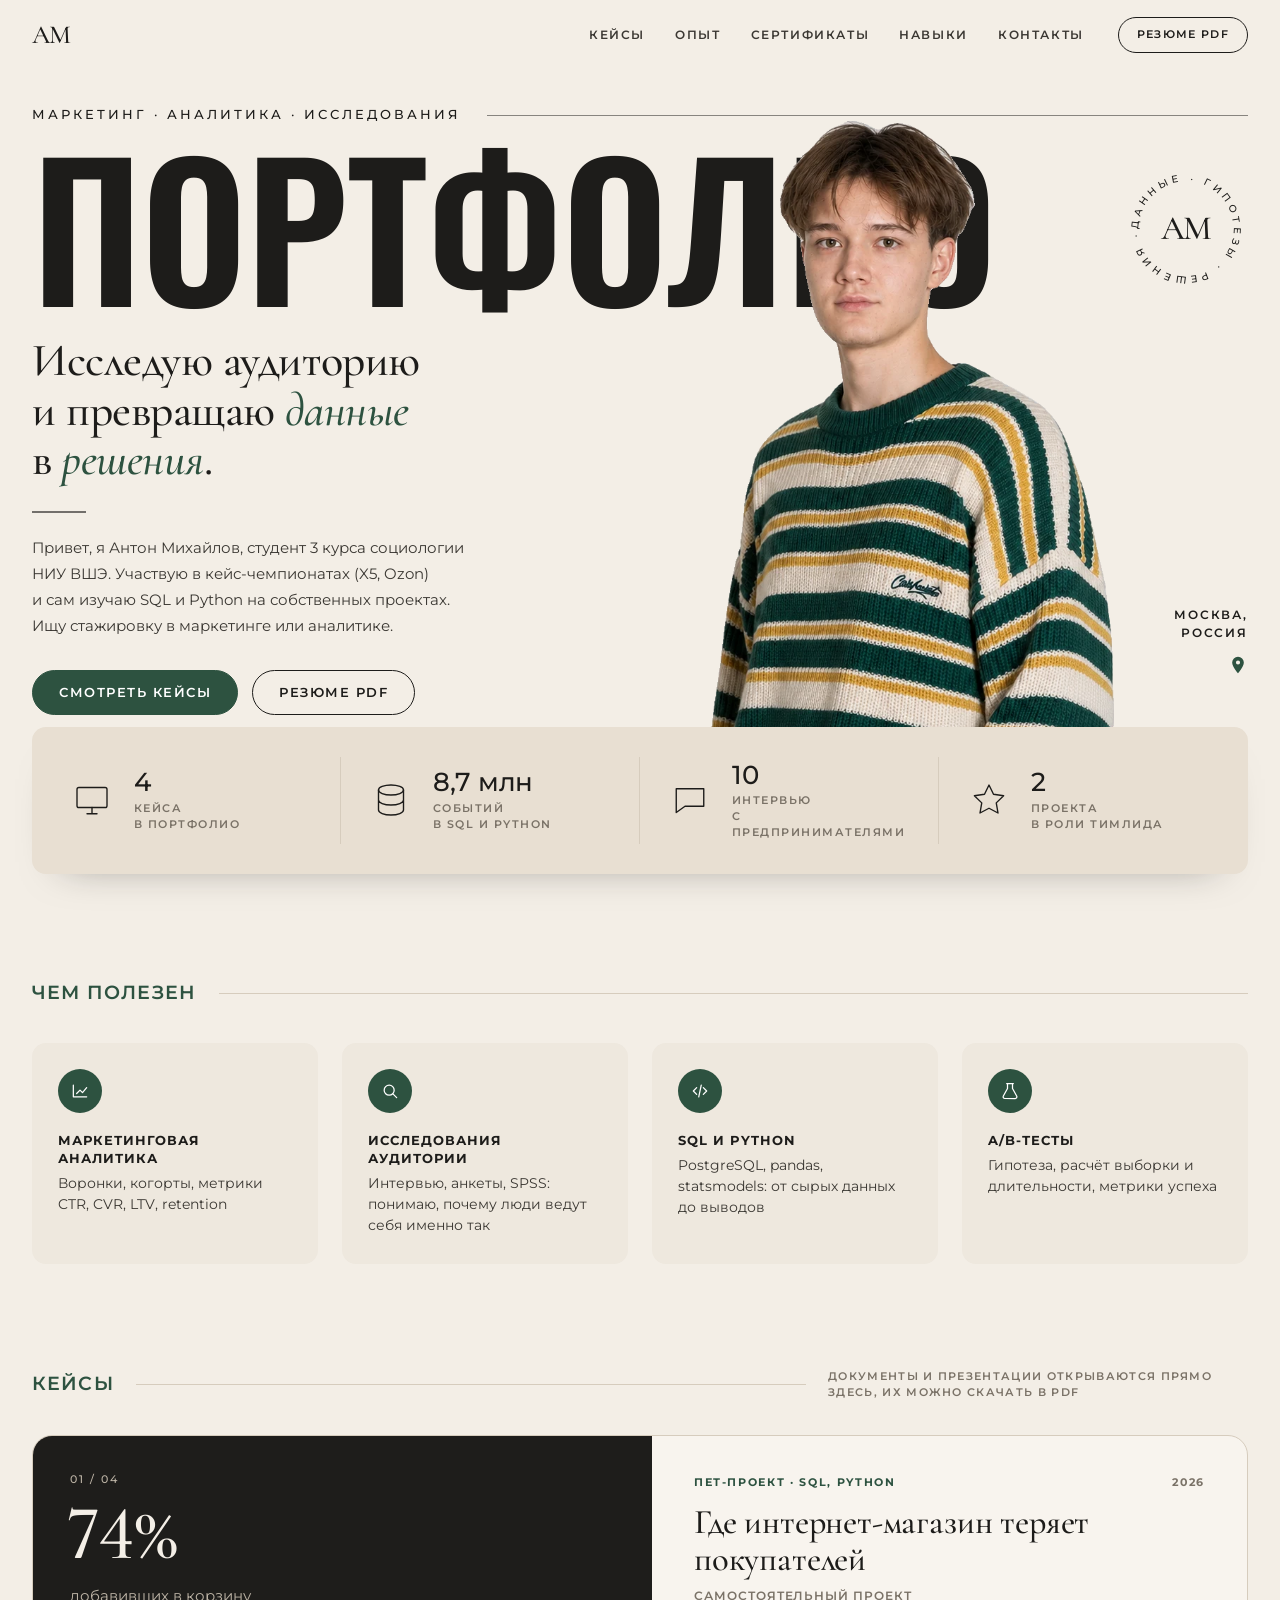
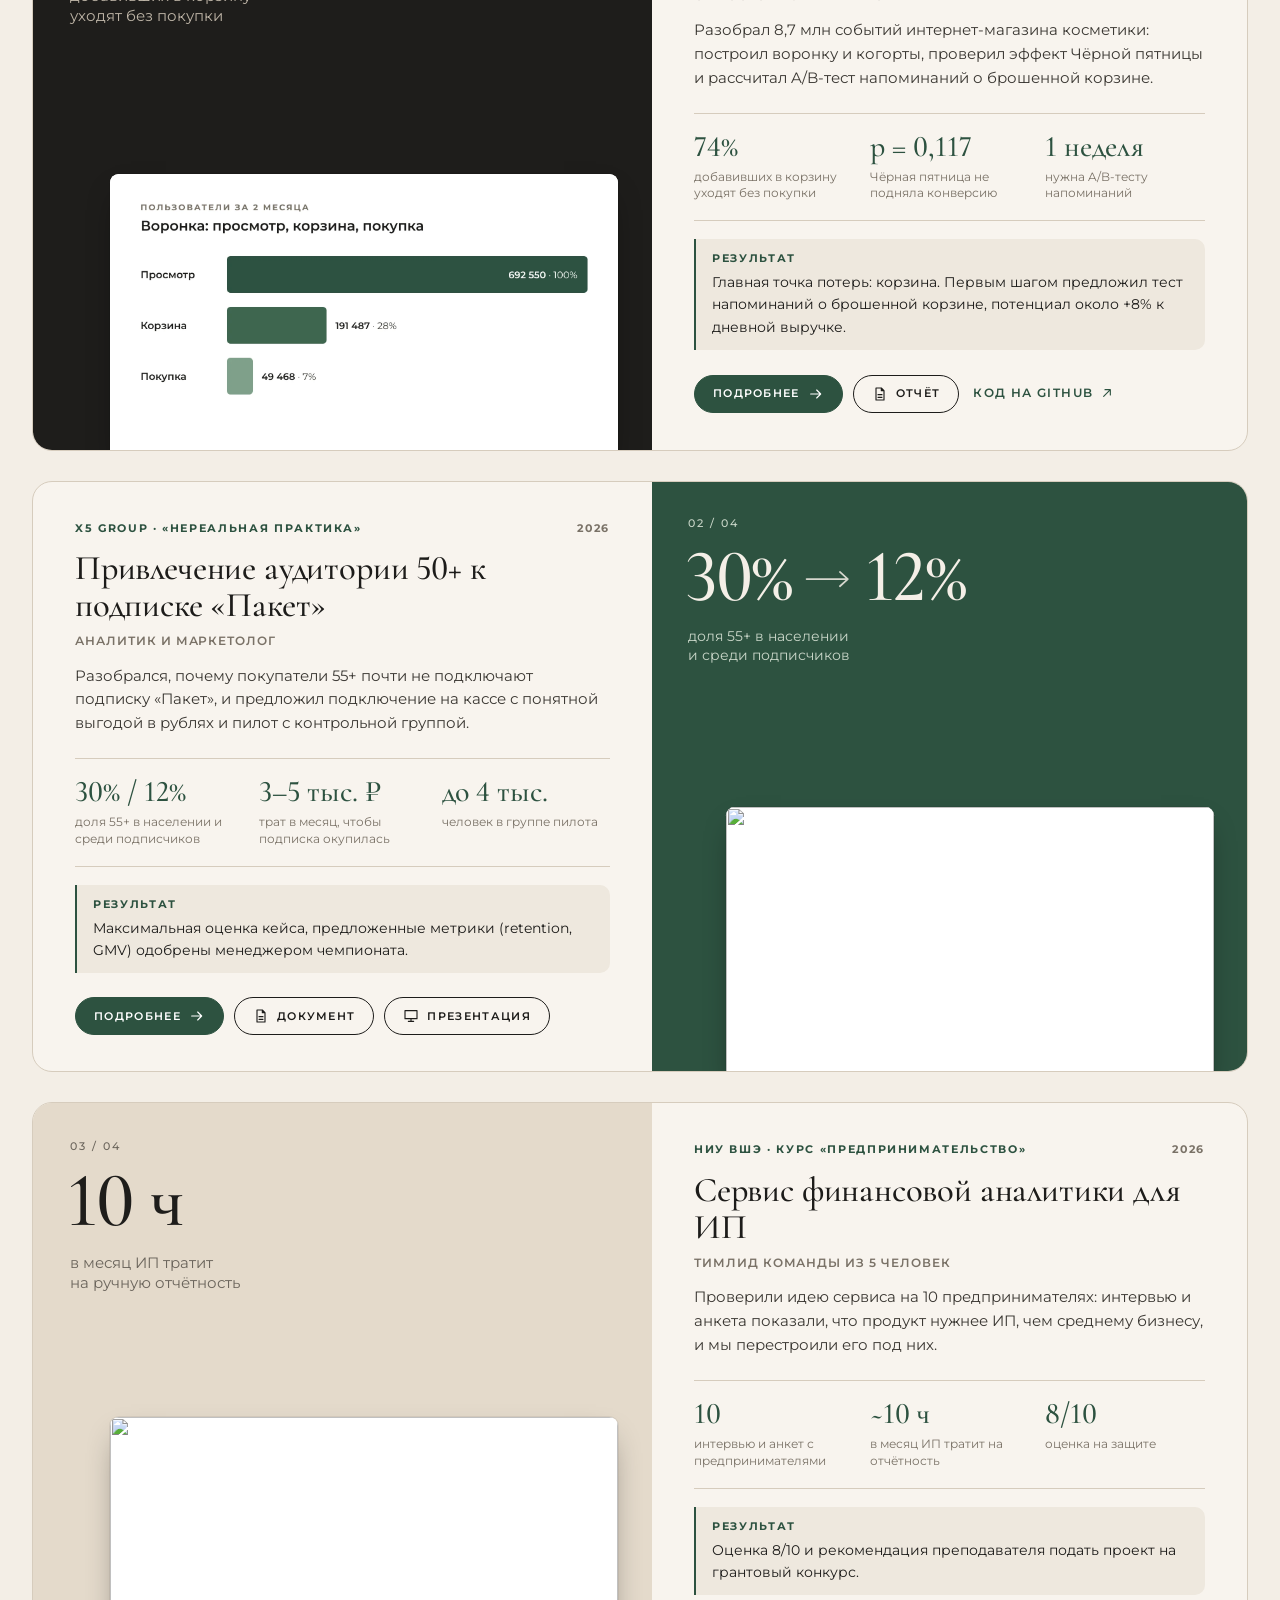
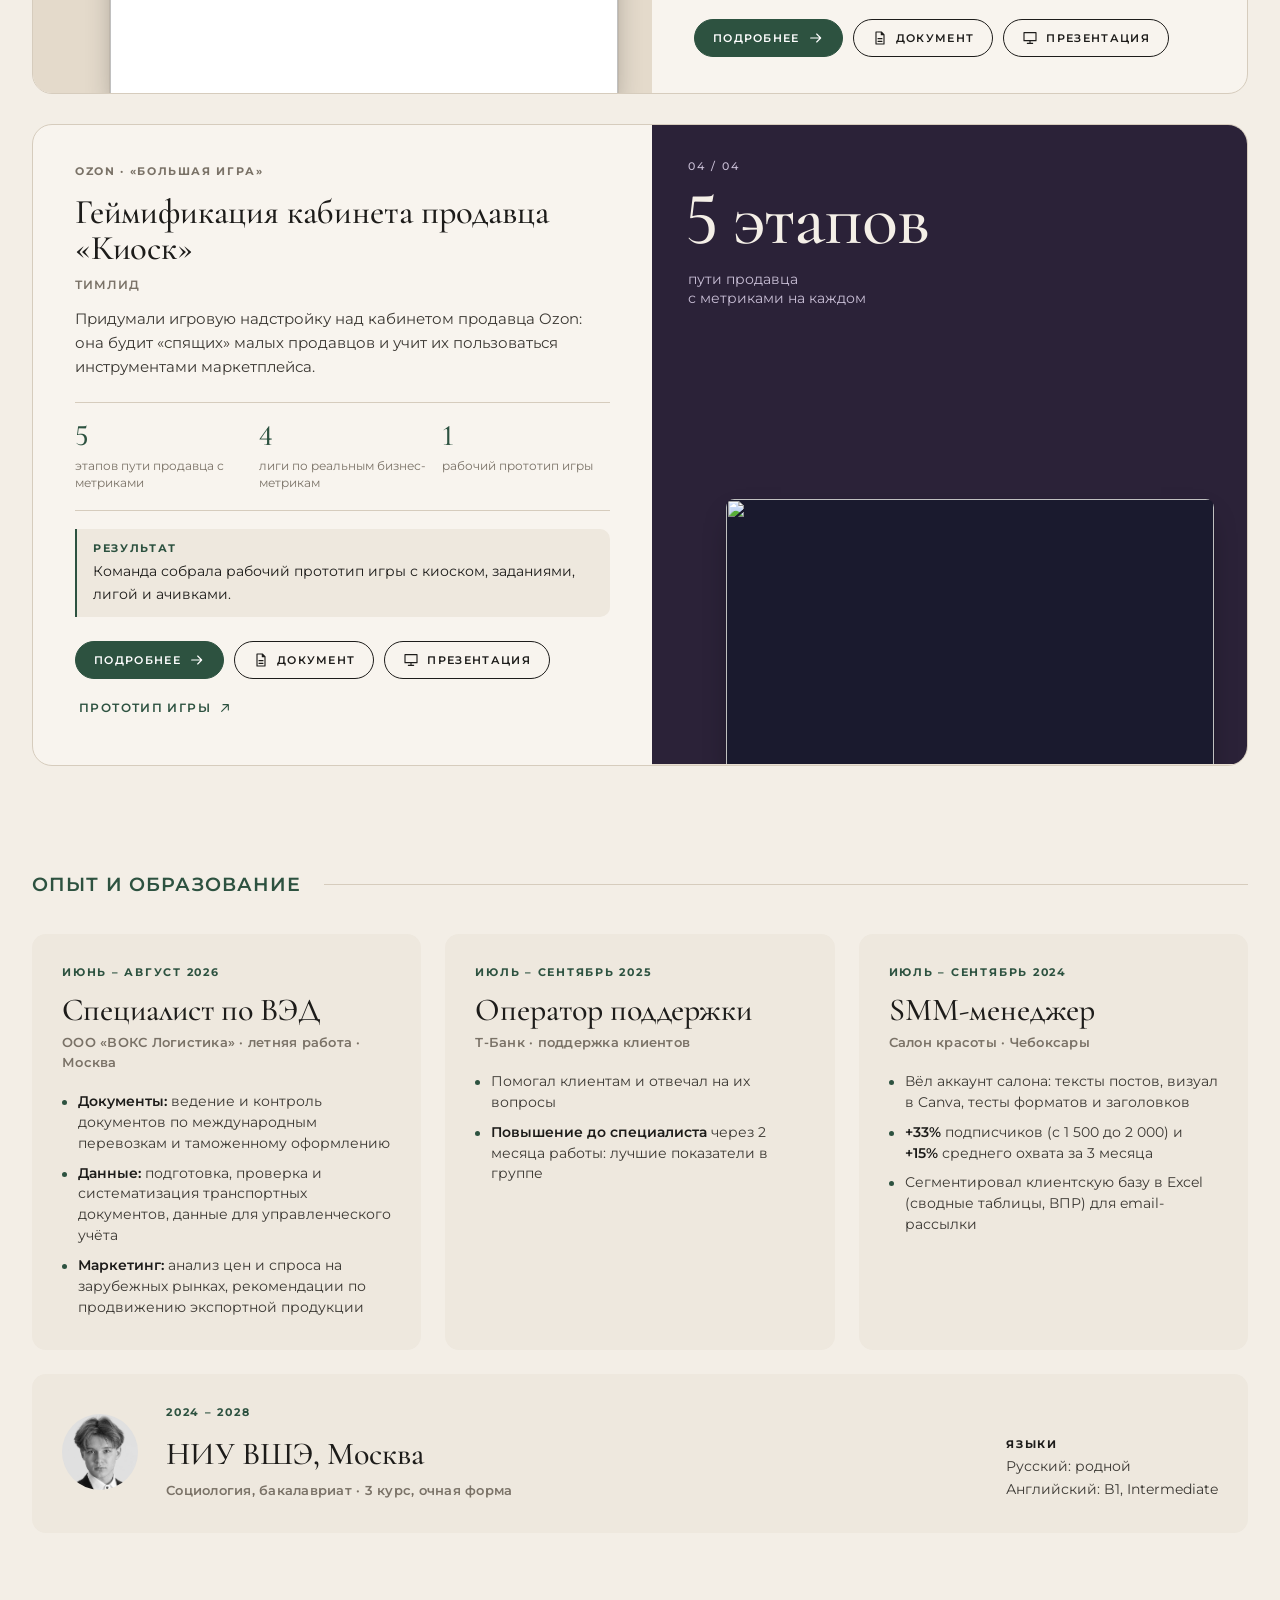
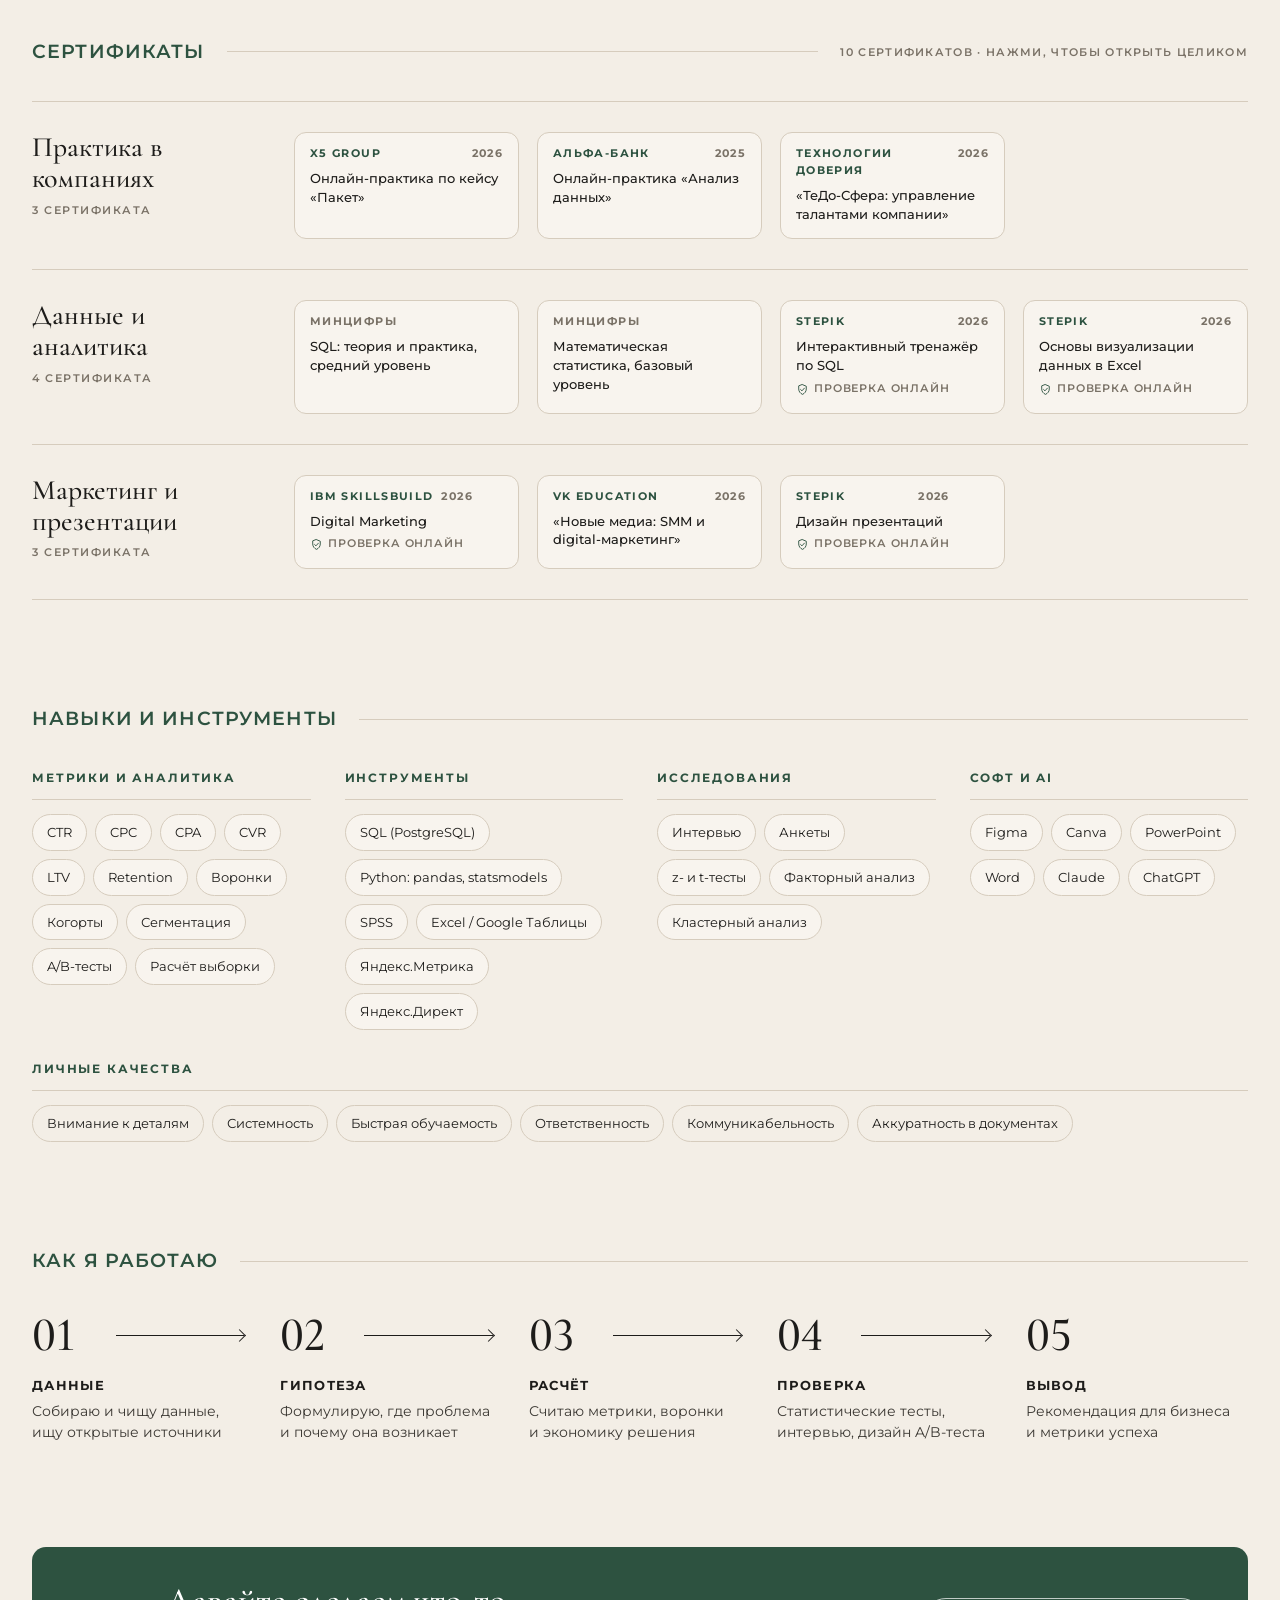
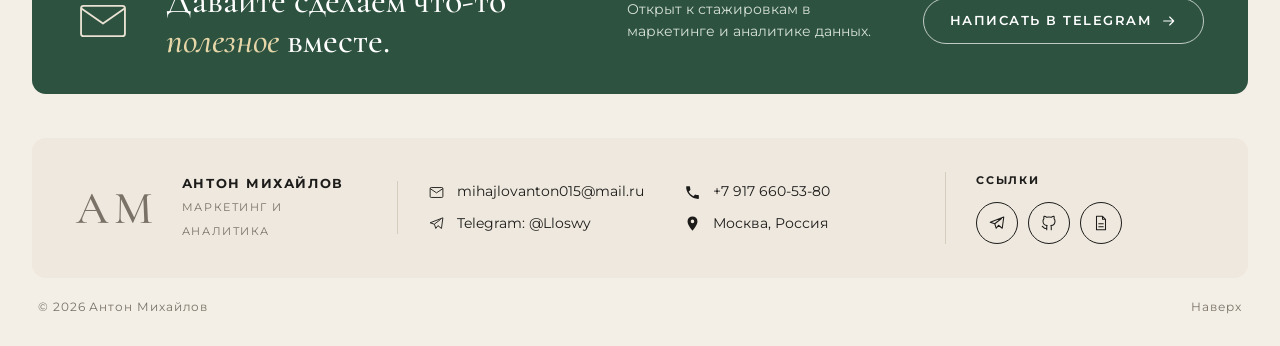
==== index.html @ 3a17303f "Add files via upload" ====
<!doctype html>
<html lang="ru">
<head>
<meta charset="utf-8">
<meta name="viewport" content="width=device-width, initial-scale=1, viewport-fit=cover">
<title>Антон Михайлов · Портфолио: маркетинг и аналитика</title>
<meta name="description" content="Портфолио Антона Михайлова, студента социологии НИУ ВШЭ: кейсы по маркетингу и аналитике данных (X5, Ozon), пет-проект на SQL и Python, сертификаты и резюме.">
<meta name="theme-color" content="#F3EEE6">
<link rel="canonical" href="https://anton9087.github.io/">
<meta property="og:type" content="website">
<meta property="og:locale" content="ru_RU">
<meta property="og:url" content="https://anton9087.github.io/">
<meta property="og:title" content="Антон Михайлов · Портфолио">
<meta property="og:description" content="Маркетинг и аналитика: кейсы X5 и Ozon, пет-проект на SQL и Python, сертификаты и резюме.">
<meta property="og:image" content="https://anton9087.github.io/img/og.jpg">
<meta property="og:image:width" content="1200">
<meta property="og:image:height" content="630">
<meta name="twitter:card" content="summary_large_image">
<link rel="icon" href="img/favicon-32.png" sizes="32x32" type="image/png">
<link rel="icon" href="img/favicon.svg" type="image/svg+xml">
<link rel="apple-touch-icon" href="img/apple-touch-icon.png">
<link rel="preload" href="fonts/oswald-cyrillic-600-normal.woff2" as="font" type="font/woff2" crossorigin>
<link rel="stylesheet" href="fonts.css">
<link rel="stylesheet" href="styles.css">
</head>
<body>
<a class="skip" href="#works">К кейсам</a>

<header class="nav" id="top">
  <div class="wrap nav-in">
    <a class="mono-logo" href="#top" aria-label="Наверх">АМ</a>
    <nav class="links" id="menu" aria-label="Разделы">
      <a href="#works">Кейсы</a>
      <a href="#experience">Опыт</a>
      <a href="#certs">Сертификаты</a>
      <a href="#skills">Навыки</a>
      <a href="#contacts">Контакты</a>
    </nav>
    <a class="pill-btn sm nav-cv" href="files/Mikhailov_Anton_CV.pdf" target="_blank" rel="noopener" data-goal="cv">Резюме PDF</a>
    <button class="burger" id="burger" aria-label="Открыть меню" aria-expanded="false" aria-controls="menu"><span></span><span></span></button>
  </div>
</header>

<main>
  <!-- ============ HERO ============ -->
  <section class="hero wrap">
    <div class="eyebrow"><span>Маркетинг · аналитика · исследования</span><i></i></div>

    <div class="hero-stage">
      <h1 class="giant"><span class="sr">Антон Михайлов. </span>ПОРТФОЛИО</h1>
      <div class="hero-photo"><img src="img/hero-cutout.webp" alt="Антон Михайлов" width="609" height="1347" fetchpriority="high"></div>

      <div class="stamp" aria-hidden="true">
        <svg viewBox="0 0 120 120"><defs><path id="circ" d="M60,60 m-46,0 a46,46 0 1,1 92,0 a46,46 0 1,1 -92,0"/></defs>
          <text><textPath href="#circ" textLength="286" lengthAdjust="spacing">ДАННЫЕ · ГИПОТЕЗЫ · РЕШЕНИЯ ·</textPath></text></svg>
        <span>АМ</span>
      </div>

      <div class="hero-copy">
        <p class="tagline">Исследую аудиторию и&nbsp;превращаю <em>данные</em> в&nbsp;<em>решения</em>.</p>
        <i class="dash"></i>
        <p class="intro">Привет, я&nbsp;Антон Михайлов, студент 3&nbsp;курса социологии НИУ&nbsp;ВШЭ. Участвую в&nbsp;кейс-чемпионатах (X5, Ozon) и&nbsp;сам изучаю SQL и&nbsp;Python на&nbsp;собственных проектах. Ищу стажировку в&nbsp;маркетинге или аналитике.</p>
        <div class="cta-row">
          <a class="pill-btn fill" href="#works">Смотреть кейсы</a>
          <a class="pill-btn" href="files/Mikhailov_Anton_CV.pdf" target="_blank" rel="noopener" data-goal="cv">Резюме PDF</a>
        </div>
      </div>

      <div class="place"><span>Москва,<br>Россия</span><svg viewBox="0 0 24 24" aria-hidden="true"><path d="M12 2a7 7 0 0 0-7 7c0 5.2 7 13 7 13s7-7.8 7-13a7 7 0 0 0-7-7zm0 9.5a2.5 2.5 0 1 1 0-5 2.5 2.5 0 0 1 0 5z"/></svg></div>
    </div>

    <div class="stats">
      <div class="stat"><svg viewBox="0 0 32 32" aria-hidden="true"><rect x="4" y="6" width="24" height="16" rx="1.5"/><path d="M12 27h8M16 22v5"/></svg><div><b>4</b><span>кейса<br>в портфолио</span></div></div>
      <div class="stat"><svg viewBox="0 0 32 32" aria-hidden="true"><ellipse cx="16" cy="8" rx="10" ry="4"/><path d="M6 8v8c0 2.2 4.5 4 10 4s10-1.8 10-4V8M6 16v8c0 2.2 4.5 4 10 4s10-1.8 10-4v-8"/></svg><div><b>8,7 млн</b><span>событий<br>в SQL и Python</span></div></div>
      <div class="stat"><svg viewBox="0 0 32 32" aria-hidden="true"><path d="M5 7h22v14H12l-7 5z"/></svg><div><b>10</b><span>интервью<br>с предпринимателями</span></div></div>
      <div class="stat"><svg viewBox="0 0 32 32" aria-hidden="true"><path d="M16 4l3.6 7.4 8.1 1.2-5.9 5.7 1.4 8.1L16 22.6l-7.2 3.8 1.4-8.1-5.9-5.7 8.1-1.2z"/></svg><div><b>2</b><span>проекта<br>в роли тимлида</span></div></div>
    </div>
  </section>

  <!-- ============ STRENGTHS ============ -->
  <section class="wrap sec" id="strengths">
    <div class="sec-head"><h2>Чем полезен</h2><i></i></div>
    <ul class="strengths">
      <li><span class="ic"><svg viewBox="0 0 24 24" aria-hidden="true"><path d="M4 19V5M4 19h16M8 15l4-4 3 3 5-6"/></svg></span><b>Маркетинговая аналитика</b><p>Воронки, когорты, метрики CTR, CVR, LTV, retention</p></li>
      <li><span class="ic"><svg viewBox="0 0 24 24" aria-hidden="true"><circle cx="11" cy="11" r="6"/><path d="M20 20l-4.5-4.5"/></svg></span><b>Исследования аудитории</b><p>Интервью, анкеты, SPSS: понимаю, почему люди ведут себя именно так</p></li>
      <li><span class="ic"><svg viewBox="0 0 24 24" aria-hidden="true"><path d="M8 8l-4 4 4 4M16 8l4 4-4 4M13.5 5l-3 14"/></svg></span><b>SQL и Python</b><p>PostgreSQL, pandas, statsmodels: от сырых данных до выводов</p></li>
      <li><span class="ic"><svg viewBox="0 0 24 24" aria-hidden="true"><path d="M9 3v6l-5 9a2 2 0 0 0 1.7 3h12.6A2 2 0 0 0 20 18l-5-9V3M8 3h8"/></svg></span><b>A/B-тесты</b><p>Гипотеза, расчёт выборки и длительности, метрики успеха</p></li>
    </ul>
  </section>

  <!-- ============ CASES ============ -->
  <section class="wrap sec" id="works">
    <div class="sec-head"><h2>Кейсы</h2><i></i><span class="hint">Документы и презентации открываются прямо здесь, их можно скачать в PDF</span></div>
    <div class="cases" id="cases-list"></div>
    <noscript><p class="noscript">Для просмотра кейсов включите JavaScript. Резюме: <a href="files/Mikhailov_Anton_CV.pdf">PDF</a>.</p></noscript>
  </section>

  <!-- ============ EXPERIENCE ============ -->
  <section class="wrap sec" id="experience">
    <div class="sec-head"><h2>Опыт и образование</h2><i></i></div>
    <div class="exp">
      <article class="exp-card">
        <p class="when">Июнь – Август 2026</p>
        <h3>Специалист по ВЭД</h3>
        <p class="where">ООО «ВОКС Логистика» · летняя работа · Москва</p>
        <ul>
          <li><b>Документы:</b> ведение и контроль документов по международным перевозкам и таможенному оформлению</li>
          <li><b>Данные:</b> подготовка, проверка и систематизация транспортных документов, данные для управленческого учёта</li>
          <li><b>Маркетинг:</b> анализ цен и спроса на зарубежных рынках, рекомендации по продвижению экспортной продукции</li>
        </ul>
      </article>
      <article class="exp-card">
        <p class="when">Июль – Сентябрь 2025</p>
        <h3>Оператор поддержки</h3>
        <p class="where">Т-Банк · поддержка клиентов</p>
        <ul>
          <li>Помогал клиентам и отвечал на их вопросы</li>
          <li><b>Повышение до специалиста</b> через 2 месяца работы: лучшие показатели в группе</li>
        </ul>
      </article>
      <article class="exp-card">
        <p class="when">Июль – Сентябрь 2024</p>
        <h3>SMM-менеджер</h3>
        <p class="where">Салон красоты · Чебоксары</p>
        <ul>
          <li>Вёл аккаунт салона: тексты постов, визуал в Canva, тесты форматов и заголовков</li>
          <li><b>+33%</b> подписчиков (с 1 500 до 2 000) и <b>+15%</b> среднего охвата за 3 месяца</li>
          <li>Сегментировал клиентскую базу в Excel (сводные таблицы, ВПР) для email-рассылки</li>
        </ul>
      </article>
      <article class="exp-card edu">
        <img src="img/about.jpg" alt="Антон Михайлов, портрет" loading="lazy" width="700" height="700">
        <div>
          <p class="when">2024 – 2028</p>
          <h3>НИУ ВШЭ, Москва</h3>
          <p class="where">Социология, бакалавриат · 3 курс, очная форма</p>
          <p class="lang"><b>Языки</b><br>Русский: родной<br>Английский: B1, Intermediate</p>
        </div>
      </article>
    </div>
  </section>

  <!-- ============ CERTIFICATES ============ -->
  <section class="wrap sec" id="certs">
    <div class="sec-head"><h2>Сертификаты</h2><i></i><span class="hint" id="certs-hint">Нажми на сертификат, чтобы открыть его целиком</span></div>
    <div id="cert-groups"></div>
  </section>

  <!-- ============ SKILLS ============ -->
  <section class="wrap sec" id="skills">
    <div class="sec-head"><h2>Навыки и инструменты</h2><i></i></div>
    <div class="skills">
      <div><h3>Метрики и аналитика</h3><p class="tags"><span>CTR</span><span>CPC</span><span>CPA</span><span>CVR</span><span>LTV</span><span>Retention</span><span>Воронки</span><span>Когорты</span><span>Сегментация</span><span>A/B-тесты</span><span>Расчёт выборки</span></p></div>
      <div><h3>Инструменты</h3><p class="tags"><span>SQL (PostgreSQL)</span><span>Python: pandas, statsmodels</span><span>SPSS</span><span>Excel / Google Таблицы</span><span>Яндекс.Метрика</span><span>Яндекс.Директ</span></p></div>
      <div><h3>Исследования</h3><p class="tags"><span>Интервью</span><span>Анкеты</span><span>z- и t-тесты</span><span>Факторный анализ</span><span>Кластерный анализ</span></p></div>
      <div><h3>Софт и AI</h3><p class="tags"><span>Figma</span><span>Canva</span><span>PowerPoint</span><span>Word</span><span>Claude</span><span>ChatGPT</span></p></div>
      <div class="full"><h3>Личные качества</h3><p class="tags soft"><span>Внимание к деталям</span><span>Системность</span><span>Быстрая обучаемость</span><span>Ответственность</span><span>Коммуникабельность</span><span>Аккуратность в документах</span></p></div>
    </div>
  </section>

  <!-- ============ PROCESS ============ -->
  <section class="wrap sec" id="process">
    <div class="sec-head"><h2>Как я работаю</h2><i></i></div>
    <ol class="process">
      <li><span class="n">01</span><b>Данные</b><p>Собираю и&nbsp;чищу данные, ищу открытые источники</p></li>
      <li><span class="n">02</span><b>Гипотеза</b><p>Формулирую, где проблема и&nbsp;почему она возникает</p></li>
      <li><span class="n">03</span><b>Расчёт</b><p>Считаю метрики, воронки и&nbsp;экономику решения</p></li>
      <li><span class="n">04</span><b>Проверка</b><p>Статистические тесты, интервью, дизайн A/B-теста</p></li>
      <li><span class="n">05</span><b>Вывод</b><p>Рекомендация для бизнеса и&nbsp;метрики успеха</p></li>
    </ol>
  </section>

  <!-- ============ CTA ============ -->
  <section class="wrap">
    <div class="band">
      <svg viewBox="0 0 32 32" aria-hidden="true"><rect x="3" y="7" width="26" height="18" rx="1.5"/><path d="M3 8.5l13 9 13-9"/></svg>
      <p class="band-title">Давайте сделаем что-то<br><em>полезное</em> вместе.</p>
      <p class="band-sub">Открыт к стажировкам в маркетинге и&nbsp;аналитике данных.</p>
      <a class="pill-btn light" href="https://t.me/Lloswy" target="_blank" rel="noopener">Написать в Telegram <svg class="i" viewBox="0 0 24 24" aria-hidden="true"><path d="M4 12h15M13 6l6 6-6 6"/></svg></a>
    </div>
  </section>
</main>

<!-- ============ FOOTER ============ -->
<footer class="wrap" id="contacts">
  <div class="foot">
    <div class="foot-brand"><span class="mono-logo big">АМ</span><div><b>Антон Михайлов</b><span>Маркетинг и аналитика</span></div></div>
    <ul class="foot-contacts">
      <li><svg viewBox="0 0 24 24" aria-hidden="true"><rect x="3" y="5" width="18" height="14" rx="1.5"/><path d="M3 6.5l9 6 9-6"/></svg><a href="mailto:mihajlovanton015@mail.ru">mihajlovanton015@mail.ru</a></li>
      <li><svg class="fill" viewBox="0 0 24 24" aria-hidden="true"><path d="M6.6 10.8a15.1 15.1 0 0 0 6.6 6.6l2.2-2.2c.3-.3.7-.4 1-.2 1.1.4 2.3.6 3.6.6.6 0 1 .4 1 1V20c0 .6-.4 1-1 1A17 17 0 0 1 3 4c0-.6.4-1 1-1h3.5c.6 0 1 .4 1 1 0 1.3.2 2.5.6 3.6.1.3 0 .7-.2 1z"/></svg><a href="tel:+79176605380">+7 917 660-53-80</a></li>
      <li><svg viewBox="0 0 24 24" aria-hidden="true"><path d="M21 4 3 11l6 2 2 6 3-4 5 4zM9 13l9-7"/></svg><a href="https://t.me/Lloswy" target="_blank" rel="noopener">Telegram: @Lloswy</a></li>
      <li><svg class="fill" viewBox="0 0 24 24" aria-hidden="true"><path d="M12 2a7 7 0 0 0-7 7c0 5.2 7 13 7 13s7-7.8 7-13a7 7 0 0 0-7-7zm0 9.5a2.5 2.5 0 1 1 0-5 2.5 2.5 0 0 1 0 5z"/></svg><span>Москва, Россия</span></li>
    </ul>
    <div class="foot-social">
      <p>Ссылки</p>
      <div>
        <a href="https://t.me/Lloswy" target="_blank" rel="noopener" aria-label="Telegram"><svg viewBox="0 0 24 24" aria-hidden="true"><path d="M21 4 3 11l6 2 2 6 3-4 5 4zM9 13l9-7"/></svg></a>
        <a href="https://github.com/Anton9087" target="_blank" rel="noopener" aria-label="GitHub"><svg viewBox="0 0 24 24" aria-hidden="true"><path d="M9 19c-4 1.5-4-2-6-2.5M15 21v-3.5c0-1 .1-1.4-.5-2 2.8-.3 5.5-1.4 5.5-6a4.6 4.6 0 0 0-1.3-3.2 4.2 4.2 0 0 0-.1-3.2s-1.1-.3-3.5 1.3a12 12 0 0 0-6.2 0C6.5 2.8 5.4 3.1 5.4 3.1a4.2 4.2 0 0 0-.1 3.2A4.6 4.6 0 0 0 4 9.5c0 4.6 2.7 5.7 5.5 6-.6.6-.6 1.2-.5 2V21"/></svg></a>
        <a href="files/Mikhailov_Anton_CV.pdf" target="_blank" rel="noopener" aria-label="Резюме PDF" data-goal="cv"><svg viewBox="0 0 24 24" aria-hidden="true"><path d="M14 3H6v18h12V7zM14 3v4h4M9 13h6M9 17h6"/></svg></a>
      </div>
    </div>
  </div>
  <div class="copy"><span>© 2026 Антон Михайлов</span><a href="#top">Наверх</a></div>
</footer>

<!-- ============ CASE VIEWER ============ -->
<div class="modal" id="modal" aria-hidden="true">
  <div class="modal-back" data-close></div>
  <div class="modal-box" role="dialog" aria-modal="true" aria-labelledby="m-title">
    <header class="m-head">
      <div class="m-headline">
        <p class="m-kicker" id="m-kicker"></p>
        <h3 class="m-title" id="m-title"></h3>
      </div>
      <button class="m-x" data-close aria-label="Закрыть"><svg viewBox="0 0 24 24" aria-hidden="true"><path d="M6 6l12 12M18 6L6 18"/></svg></button>
      <div class="m-bar">
        <div class="tabs" id="m-tabs" role="tablist" aria-label="Материалы кейса"></div>
        <div class="m-actions" id="m-actions"></div>
      </div>
    </header>
    <div class="m-scroll" id="m-scroll" tabindex="-1"></div>
  </div>
</div>

<!-- ============ CERTIFICATE VIEWER ============ -->
<div class="lb" id="lb" aria-hidden="true">
  <div class="lb-back" data-lb-close></div>
  <div class="lb-box" role="dialog" aria-modal="true" aria-labelledby="lb-title">
    <button class="lb-x" data-lb-close aria-label="Закрыть"><svg viewBox="0 0 24 24" aria-hidden="true"><path d="M6 6l12 12M18 6L6 18"/></svg></button>
    <div class="lb-stage">
      <button class="lb-nav prev" data-lb="-1" aria-label="Предыдущий сертификат"><svg viewBox="0 0 24 24" aria-hidden="true"><path d="M15 5l-7 7 7 7"/></svg></button>
      <figure class="lb-fig"><img id="lb-img" alt=""></figure>
      <button class="lb-nav next" data-lb="1" aria-label="Следующий сертификат"><svg viewBox="0 0 24 24" aria-hidden="true"><path d="M9 5l7 7-7 7"/></svg></button>
    </div>
    <div class="lb-cap">
      <div class="lb-text">
        <p class="lb-issuer" id="lb-issuer"></p>
        <h3 class="lb-title" id="lb-title"></h3>
        <p class="lb-note" id="lb-note"></p>
      </div>
      <div class="lb-actions" id="lb-actions"></div>
      <span class="lb-count" id="lb-count"></span>
    </div>
  </div>
</div>

<script src="data.js"></script>
<script src="main.js"></script>
</body>
</html>
---- fonts.css ----
@font-face{font-family:'Oswald';font-style:normal;font-weight:600;font-display:swap;src:url(fonts/oswald-cyrillic-600-normal.woff2) format('woff2');unicode-range:U+0301,U+0400-045F,U+0490-0491,U+04B0-04B1,U+2116}
@font-face{font-family:'Oswald';font-style:normal;font-weight:600;font-display:swap;src:url(fonts/oswald-latin-600-normal.woff2) format('woff2');unicode-range:U+0000-00FF,U+0131,U+0152-0153,U+02BB-02BC,U+02C6,U+02DA,U+02DC,U+0304,U+0308,U+0329,U+2000-206F,U+20AC,U+2122,U+2191,U+2193,U+2212,U+2215,U+FEFF,U+FFFD}
@font-face{font-family:'Oswald';font-style:normal;font-weight:600;font-display:swap;src:url(fonts/oswald-latin-ext-600-normal.woff2) format('woff2');unicode-range:U+20BD}
@font-face{font-family:'Cormorant';font-style:normal;font-weight:500;font-display:swap;src:url(fonts/cormorant-garamond-cyrillic-500-normal.woff2) format('woff2');unicode-range:U+0301,U+0400-045F,U+0490-0491,U+04B0-04B1,U+2116}
@font-face{font-family:'Cormorant';font-style:normal;font-weight:500;font-display:swap;src:url(fonts/cormorant-garamond-latin-500-normal.woff2) format('woff2');unicode-range:U+0000-00FF,U+0131,U+0152-0153,U+02BB-02BC,U+02C6,U+02DA,U+02DC,U+0304,U+0308,U+0329,U+2000-206F,U+20AC,U+2122,U+2191,U+2193,U+2212,U+2215,U+FEFF,U+FFFD}
@font-face{font-family:'Cormorant';font-style:normal;font-weight:500;font-display:swap;src:url(fonts/cormorant-garamond-latin-ext-500-normal.woff2) format('woff2');unicode-range:U+20BD}
@font-face{font-family:'Cormorant';font-style:italic;font-weight:500;font-display:swap;src:url(fonts/cormorant-garamond-cyrillic-500-italic.woff2) format('woff2');unicode-range:U+0301,U+0400-045F,U+0490-0491,U+04B0-04B1,U+2116}
@font-face{font-family:'Cormorant';font-style:italic;font-weight:500;font-display:swap;src:url(fonts/cormorant-garamond-latin-500-italic.woff2) format('woff2');unicode-range:U+0000-00FF,U+0131,U+0152-0153,U+02BB-02BC,U+02C6,U+02DA,U+02DC,U+0304,U+0308,U+0329,U+2000-206F,U+20AC,U+2122,U+2191,U+2193,U+2212,U+2215,U+FEFF,U+FFFD}
@font-face{font-family:'Cormorant';font-style:italic;font-weight:500;font-display:swap;src:url(fonts/cormorant-garamond-latin-ext-500-italic.woff2) format('woff2');unicode-range:U+20BD}
@font-face{font-family:'Montserrat';font-style:normal;font-weight:400;font-display:swap;src:url(fonts/montserrat-cyrillic-400-normal.woff2) format('woff2');unicode-range:U+0301,U+0400-045F,U+0490-0491,U+04B0-04B1,U+2116}
@font-face{font-family:'Montserrat';font-style:normal;font-weight:400;font-display:swap;src:url(fonts/montserrat-latin-400-normal.woff2) format('woff2');unicode-range:U+0000-00FF,U+0131,U+0152-0153,U+02BB-02BC,U+02C6,U+02DA,U+02DC,U+0304,U+0308,U+0329,U+2000-206F,U+20AC,U+2122,U+2191,U+2193,U+2212,U+2215,U+FEFF,U+FFFD}
@font-face{font-family:'Montserrat';font-style:normal;font-weight:400;font-display:swap;src:url(fonts/montserrat-latin-ext-400-normal.woff2) format('woff2');unicode-range:U+20BD}
@font-face{font-family:'Montserrat';font-style:normal;font-weight:500;font-display:swap;src:url(fonts/montserrat-cyrillic-500-normal.woff2) format('woff2');unicode-range:U+0301,U+0400-045F,U+0490-0491,U+04B0-04B1,U+2116}
@font-face{font-family:'Montserrat';font-style:normal;font-weight:500;font-display:swap;src:url(fonts/montserrat-latin-500-normal.woff2) format('woff2');unicode-range:U+0000-00FF,U+0131,U+0152-0153,U+02BB-02BC,U+02C6,U+02DA,U+02DC,U+0304,U+0308,U+0329,U+2000-206F,U+20AC,U+2122,U+2191,U+2193,U+2212,U+2215,U+FEFF,U+FFFD}
@font-face{font-family:'Montserrat';font-style:normal;font-weight:500;font-display:swap;src:url(fonts/montserrat-latin-ext-500-normal.woff2) format('woff2');unicode-range:U+20BD}
@font-face{font-family:'Montserrat';font-style:normal;font-weight:600;font-display:swap;src:url(fonts/montserrat-cyrillic-600-normal.woff2) format('woff2');unicode-range:U+0301,U+0400-045F,U+0490-0491,U+04B0-04B1,U+2116}
@font-face{font-family:'Montserrat';font-style:normal;font-weight:600;font-display:swap;src:url(fonts/montserrat-latin-600-normal.woff2) format('woff2');unicode-range:U+0000-00FF,U+0131,U+0152-0153,U+02BB-02BC,U+02C6,U+02DA,U+02DC,U+0304,U+0308,U+0329,U+2000-206F,U+20AC,U+2122,U+2191,U+2193,U+2212,U+2215,U+FEFF,U+FFFD}
@font-face{font-family:'Montserrat';font-style:normal;font-weight:600;font-display:swap;src:url(fonts/montserrat-latin-ext-600-normal.woff2) format('woff2');unicode-range:U+20BD}
@font-face{font-family:'Montserrat';font-style:normal;font-weight:700;font-display:swap;src:url(fonts/montserrat-cyrillic-700-normal.woff2) format('woff2');unicode-range:U+0301,U+0400-045F,U+0490-0491,U+04B0-04B1,U+2116}
@font-face{font-family:'Montserrat';font-style:normal;font-weight:700;font-display:swap;src:url(fonts/montserrat-latin-700-normal.woff2) format('woff2');unicode-range:U+0000-00FF,U+0131,U+0152-0153,U+02BB-02BC,U+02C6,U+02DA,U+02DC,U+0304,U+0308,U+0329,U+2000-206F,U+20AC,U+2122,U+2191,U+2193,U+2212,U+2215,U+FEFF,U+FFFD}
@font-face{font-family:'Montserrat';font-style:normal;font-weight:700;font-display:swap;src:url(fonts/montserrat-latin-ext-700-normal.woff2) format('woff2');unicode-range:U+20BD}
---- styles.css ----
:root{
  --bg:#F3EEE6; --sand:#E8DFD2; --sand-2:#EEE8DE; --paper:#F8F4EE;
  --ink:#1D1C1A; --text:#3B3833; --muted:#7A7267; --line:#D6CCBD;
  --green:#2D5240; --green-2:#3E6650; --green-soft:#DCE4DA;
  --display:Oswald,"Arial Narrow",Arial,sans-serif;
  --serif:Cormorant,Georgia,"Times New Roman",serif;
  --sans:Montserrat,"Segoe UI",Arial,sans-serif;
  --r:14px;
}
*{box-sizing:border-box;margin:0;padding:0}
html{scroll-behavior:smooth;scroll-padding-top:84px;-webkit-text-size-adjust:100%}
main{overflow-x:clip}
body{background:var(--bg);color:var(--ink);font-family:var(--sans);font-size:15px;line-height:1.6;font-weight:400;-webkit-font-smoothing:antialiased;overflow-x:hidden}
img{display:block;max-width:100%}
a{color:inherit;text-decoration:none}
button{font:inherit;color:inherit}
.wrap{width:min(1240px,100% - 64px);margin-inline:auto}
em{font-style:italic;color:var(--green)}
.sr{position:absolute;width:1px;height:1px;overflow:hidden;clip:rect(0 0 0 0);white-space:nowrap}
.skip{position:fixed;left:16px;top:-60px;z-index:200;background:var(--ink);color:#fff;padding:10px 16px;border-radius:8px;font-size:13px;transition:top .2s}
.skip:focus{top:12px}
:focus-visible{outline:2px solid var(--green);outline-offset:3px}
.i{width:16px;height:16px;flex:0 0 auto;fill:none;stroke:currentColor;stroke-width:1.7;stroke-linecap:round;stroke-linejoin:round}

/* ---------- buttons ---------- */
.pill-btn{display:inline-flex;align-items:center;justify-content:center;gap:10px;font-size:12.5px;font-weight:600;letter-spacing:.12em;text-transform:uppercase;padding:14px 26px;border-radius:999px;border:1.5px solid var(--ink);background:transparent;color:var(--ink);cursor:pointer;transition:background .25s,color .25s,transform .25s,border-color .25s;white-space:nowrap;line-height:1.2}
.pill-btn:hover{background:var(--ink);color:var(--bg);transform:translateY(-2px)}
.pill-btn.fill{background:var(--green);border-color:var(--green);color:#fff}
.pill-btn.fill:hover{background:var(--ink);border-color:var(--ink)}
.pill-btn.sm{padding:10px 18px;font-size:11px;gap:8px}
.pill-btn.light{border-color:rgba(255,255,255,.7);color:#fff}
.pill-btn.light:hover{background:#fff;color:var(--green)}
.pill-btn .i{transition:transform .25s}
.pill-btn:hover .i-arrow{transform:translateX(4px)}

/* ---------- nav ---------- */
.nav{position:sticky;top:0;z-index:60;background:rgba(243,238,230,.9);-webkit-backdrop-filter:blur(12px);backdrop-filter:blur(12px);border-bottom:1px solid transparent;transition:border-color .3s}
.nav.scrolled{border-bottom-color:var(--line)}
.nav-in{height:70px;display:flex;align-items:center;gap:34px}
.mono-logo{font-family:var(--serif);font-weight:500;font-size:26px;letter-spacing:-.04em;color:var(--ink);line-height:1}
.links{display:flex;gap:30px;margin-left:auto}
.links a{font-size:11.5px;font-weight:600;letter-spacing:.14em;text-transform:uppercase;position:relative;color:var(--text)}
.links a::after{content:"";position:absolute;left:0;right:100%;bottom:-6px;height:1.5px;background:var(--green);transition:right .3s}
.links a:hover,.links a.on{color:var(--ink)}
.links a:hover::after,.links a.on::after{right:0}
.burger{display:none;width:40px;height:40px;background:none;border:0;cursor:pointer;position:relative}
.burger span{position:absolute;left:8px;right:8px;height:1.5px;background:var(--ink);transition:.3s}
.burger span:first-child{top:15px}.burger span:last-child{top:23px}
.burger[aria-expanded=true] span:first-child{top:19px;transform:rotate(45deg)}
.burger[aria-expanded=true] span:last-child{top:19px;transform:rotate(-45deg)}

/* ---------- hero ---------- */
.hero{padding-top:34px}
.eyebrow{display:flex;align-items:center;gap:26px;font-size:12.5px;font-weight:500;letter-spacing:.24em;text-transform:uppercase;color:var(--ink)}
.eyebrow i{flex:1;height:1px;background:var(--ink);opacity:.5}
.hero-stage{position:relative;padding-bottom:70px}
.giant{position:relative;z-index:1;font-family:var(--display);font-weight:600;font-size:clamp(60px,14.4vw,200px);line-height:.84;letter-spacing:-.005em;color:var(--ink);margin-top:22px;white-space:nowrap}
.hero-photo{position:absolute;z-index:2;right:11%;top:-26px;width:min(34vw,430px);height:calc(100% + 30px);overflow:hidden;pointer-events:none}
.hero-photo img{width:100%;height:auto;filter:saturate(.92) contrast(1.02)}
.hero-copy{position:relative;z-index:3;max-width:min(520px,46vw);margin-top:34px}
.tagline{font-family:var(--serif);font-weight:500;font-size:clamp(34px,3.6vw,50px);line-height:1.08;letter-spacing:-.01em;color:var(--ink)}
.dash{display:block;width:54px;height:1.5px;background:var(--ink);margin:26px 0 22px;opacity:.6}
.intro{font-size:15px;line-height:1.75;color:var(--text);max-width:440px}
.cta-row{display:flex;gap:14px;flex-wrap:wrap;margin-top:30px}
.stamp{position:absolute;z-index:3;right:0;top:20px;width:124px;height:124px}
.stamp svg{width:100%;height:100%;animation:spin 26s linear infinite}
.stamp text{font-family:var(--sans);font-size:9.6px;letter-spacing:2.6px;font-weight:500;fill:var(--ink)}
.stamp span{position:absolute;inset:0;display:grid;place-items:center;font-family:var(--serif);font-size:34px;font-weight:500;letter-spacing:-.05em}
@keyframes spin{to{transform:rotate(360deg)}}
.place{position:absolute;z-index:3;right:0;bottom:110px;display:flex;flex-direction:column;align-items:flex-end;gap:12px;text-align:right;font-size:11.5px;font-weight:600;letter-spacing:.16em;text-transform:uppercase;line-height:1.6}
.place svg{width:20px;height:20px;fill:var(--green)}

.stats{position:relative;z-index:4;margin-top:-58px;background:var(--sand);border-radius:var(--r);display:grid;grid-template-columns:repeat(4,1fr);padding:30px 10px;box-shadow:0 20px 40px -32px rgba(29,28,26,.5)}
.stat{display:flex;align-items:center;gap:22px;padding:4px 30px;border-right:1px solid var(--line)}
.stat:last-child{border-right:0}
.stat svg{flex:0 0 40px;width:40px;height:40px;fill:none;stroke:var(--ink);stroke-width:1.1;stroke-linejoin:round;stroke-linecap:round}
.stat b{display:block;white-space:nowrap;font-weight:500;font-size:26px;line-height:1.1;letter-spacing:-.01em}
.stat span{display:block;margin-top:4px;font-size:10.5px;font-weight:600;letter-spacing:.14em;text-transform:uppercase;color:var(--muted);line-height:1.5}

/* ---------- section heads ---------- */
.sec{padding-top:104px;scroll-margin-top:70px}
.sec-head{display:flex;align-items:center;gap:22px;margin-bottom:34px;flex-wrap:wrap}
.sec-head h2{font-size:19px;font-weight:600;letter-spacing:.06em;text-transform:uppercase;color:var(--green)}
.sec-head i{flex:1;min-width:60px;height:1px;background:var(--line)}
.hint{font-size:11px;font-weight:600;letter-spacing:.12em;text-transform:uppercase;color:var(--muted);max-width:420px;line-height:1.5}

/* ---------- strengths ---------- */
.strengths{list-style:none;display:grid;grid-template-columns:repeat(4,1fr);gap:24px}
.strengths li{background:var(--sand-2);border-radius:var(--r);padding:26px 26px 28px}
.ic{width:44px;height:44px;border-radius:50%;background:var(--green);display:grid;place-items:center;margin-bottom:18px}
.ic svg{width:20px;height:20px;fill:none;stroke:#fff;stroke-width:1.5;stroke-linecap:round;stroke-linejoin:round}
.strengths b{display:block;font-size:13px;font-weight:700;letter-spacing:.08em;text-transform:uppercase;margin-bottom:6px;line-height:1.4}
.strengths p{font-size:13.5px;color:var(--text);line-height:1.55}

/* ---------- cases ---------- */
.cases{display:flex;flex-direction:column;gap:30px}
.case{display:grid;grid-template-columns:minmax(0,1.04fr) minmax(0,1fr);background:var(--paper);border:1px solid var(--line);border-radius:20px;overflow:hidden;transition:box-shadow .35s,transform .35s}
.case:hover{box-shadow:0 30px 50px -40px rgba(29,28,26,.6)}
.case:nth-child(even) .case-cover{order:2}
.case-cover{position:relative;display:block;width:100%;min-height:100%;border:0;padding:0;background:var(--sand);cursor:pointer;overflow:hidden}
.case-cover .cv,.case-cover .cv-img{transition:transform .8s cubic-bezier(.2,.7,.2,1)}
.case-cover:hover .cv,.case-cover:hover .cv-img{transform:scale(1.025)}
/* composed cover: scales with its box via container units */
.cv-img{position:absolute;inset:0;width:100%;height:100%;object-fit:cover;object-position:0 0}
.cv{position:absolute;inset:0;display:block;container-type:size;background:var(--cb);color:var(--cf);overflow:hidden;text-align:left}
.cv-l{position:absolute;left:6%;top:32px;top:5.5cqw;font-size:11px;font-size:max(9px,1.85cqw);letter-spacing:.18em;font-weight:500;text-transform:uppercase;color:var(--cs);white-space:nowrap}
.cv-b{position:absolute;left:5.5%;top:58px;top:9.6cqw;display:flex;align-items:center;gap:2cqw;font-family:var(--serif);font-weight:500;font-size:72px;font-size:12.5cqw;line-height:1;letter-spacing:-.015em;font-variant-numeric:lining-nums;white-space:nowrap}
.cv-b svg{width:8cqw;height:3.4cqw;margin-top:1cqw;fill:none;stroke:currentColor;stroke-width:2.2;stroke-linecap:round;stroke-linejoin:round;opacity:.85}
.cv-c{position:absolute;left:6%;top:146px;top:24.4cqw;font-size:14px;font-size:max(11px,2.35cqw);line-height:1.35;color:var(--cs)}
.cv-s{position:absolute;right:5.5cqw;bottom:-1.6cqw;width:66%;width:clamp(58cqw,(100cqh - 33cqw) * 1.7,82cqw);aspect-ratio:16/9;border-radius:1.4cqw;overflow:hidden;background:var(--sb);box-shadow:0 2.5cqw 5cqw -1.6cqw rgba(0,0,0,.45),0 0 0 1px rgba(0,0,0,.06)}
.cv-s img{width:100%;height:100%;object-fit:cover;object-position:50% 0}
.case-cover .peek{position:absolute;left:18px;bottom:18px;display:inline-flex;align-items:center;gap:8px;background:var(--bg);color:var(--ink);font-size:11px;font-weight:600;letter-spacing:.14em;text-transform:uppercase;padding:10px 16px;border-radius:999px;opacity:0;transform:translateY(8px);transition:.35s;box-shadow:0 6px 18px -8px rgba(0,0,0,.4)}
.case-cover:hover .peek,.case-cover:focus-visible .peek{opacity:1;transform:none}
.case-body{padding:38px 42px 36px;display:flex;flex-direction:column}
.case-meta{display:flex;gap:14px;justify-content:space-between;font-size:11px;font-weight:700;letter-spacing:.15em;text-transform:uppercase;color:var(--green);line-height:1.5}
.case-meta span:last-child{color:var(--muted)}
.case h3{font-family:var(--serif);font-weight:500;font-size:clamp(28px,2.7vw,38px);line-height:1.06;letter-spacing:-.005em;margin:14px 0 8px;font-variant-numeric:lining-nums}
.case-role{font-size:12px;font-weight:600;letter-spacing:.08em;text-transform:uppercase;color:var(--muted);margin-bottom:14px}
.case-sum{font-size:14.5px;line-height:1.65;color:var(--text)}
.case-stats{display:grid;grid-template-columns:repeat(3,1fr);gap:16px;margin:22px 0 18px;padding:18px 0;border-top:1px solid var(--line);border-bottom:1px solid var(--line)}
.case-stats b{display:block;font-family:var(--serif);font-size:30px;font-weight:500;line-height:1;color:var(--green);font-variant-numeric:lining-nums;white-space:nowrap}
.case-stats span{display:block;font-size:12px;color:var(--muted);margin-top:7px;line-height:1.4}
.case-res{font-size:14px;line-height:1.6;color:var(--ink);padding:12px 16px;background:var(--sand-2);border-left:2px solid var(--green);border-radius:0 10px 10px 0}
.case-res b{display:block;font-size:10.5px;font-weight:700;letter-spacing:.16em;text-transform:uppercase;color:var(--green);margin-bottom:3px}
.case-actions{display:flex;flex-wrap:wrap;align-items:center;gap:10px;margin-top:auto;padding-top:24px}
.ext-link{display:inline-flex;align-items:center;gap:6px;font-size:11.5px;font-weight:600;letter-spacing:.12em;text-transform:uppercase;color:var(--green);padding:10px 4px;border-bottom:1.5px solid transparent;transition:border-color .25s}
.ext-link:hover{border-bottom-color:var(--green)}
.noscript{padding:20px;background:var(--sand-2);border-radius:var(--r)}

/* ---------- experience ---------- */
.exp{display:grid;grid-template-columns:repeat(3,1fr);gap:24px}
.exp-card{background:var(--sand-2);border-radius:var(--r);padding:30px 30px 32px;transition:transform .3s,box-shadow .3s}
.exp-card:hover{transform:translateY(-4px);box-shadow:0 22px 40px -30px rgba(29,28,26,.55)}
.when{font-size:11px;font-weight:700;letter-spacing:.16em;text-transform:uppercase;color:var(--green)}
.exp-card h3{font-family:var(--serif);font-size:32px;font-weight:500;line-height:1.1;margin:10px 0 6px}
.where{font-size:12.5px;font-weight:600;color:var(--muted);letter-spacing:.02em}
.exp-card ul{list-style:none;margin-top:18px;display:flex;flex-direction:column;gap:9px}
.exp-card li{font-size:13.5px;line-height:1.55;color:var(--text);padding-left:16px;position:relative}
.exp-card li::before{content:"";position:absolute;left:0;top:9px;width:5px;height:5px;border-radius:50%;background:var(--green)}
.exp-card li b{color:var(--ink);font-weight:600}
.exp-card.edu{grid-column:1/-1;display:flex;flex-direction:row;align-items:center;gap:28px}
.exp-card.edu .lang{margin-top:0}
.exp-card.edu>div{display:grid;grid-template-columns:minmax(0,1fr) auto;gap:4px 40px;align-items:end;flex:1}
.exp-card.edu>div .lang{grid-column:2;grid-row:1/span 3}
.exp-card.edu img{width:76px;height:76px;border-radius:50%;object-fit:cover}
.lang{margin-top:16px;font-size:13.5px;line-height:1.7;color:var(--text)}
.lang b{font-size:11px;font-weight:700;letter-spacing:.16em;text-transform:uppercase;color:var(--ink)}

/* ---------- certificates ---------- */
.cert-group{display:grid;grid-template-columns:230px minmax(0,1fr);gap:32px;padding:30px 0;border-top:1px solid var(--line)}
.cert-group:last-child{border-bottom:1px solid var(--line)}
.cg-head h3{font-family:var(--serif);font-size:28px;font-weight:500;line-height:1.1}
.cg-head span{display:block;margin-top:8px;font-size:11px;font-weight:600;letter-spacing:.14em;text-transform:uppercase;color:var(--muted)}
.cert-grid{display:grid;grid-template-columns:repeat(4,minmax(0,1fr));gap:18px}
.cert{display:flex;flex-direction:column;text-align:left;background:var(--paper);border:1px solid var(--line);border-radius:12px;overflow:hidden;cursor:pointer;padding:0;transition:transform .3s,box-shadow .3s,border-color .3s}
.cert:hover{transform:translateY(-4px);box-shadow:0 18px 34px -26px rgba(29,28,26,.6);border-color:#C9BDA9}
.cert-img{display:block;aspect-ratio:4/3;background:var(--sand);position:relative}
.cert-img img{position:absolute;inset:14px;width:calc(100% - 28px);height:calc(100% - 28px);object-fit:contain;filter:drop-shadow(0 4px 9px rgba(0,0,0,.16))}
.cert-zoom{position:absolute;right:10px;bottom:10px;width:30px;height:30px;border-radius:50%;background:var(--bg);display:grid;place-items:center;opacity:0;transition:opacity .25s}
.cert-zoom .i{width:15px;height:15px}
.cert:hover .cert-zoom,.cert:focus-visible .cert-zoom{opacity:1}
.cert-body{padding:13px 15px 15px;display:flex;flex-direction:column;gap:6px;flex:1}
.cert-issuer{display:flex;justify-content:space-between;gap:8px;font-size:10.5px;font-weight:700;letter-spacing:.13em;text-transform:uppercase;color:var(--green)}
.cert-issuer span:last-child{color:var(--muted)}
.cert-title{font-size:13px;line-height:1.45;color:var(--ink);font-weight:500}
.cert-ok{margin-top:auto;display:inline-flex;align-items:center;gap:5px;white-space:nowrap;font-size:10.5px;font-weight:600;letter-spacing:.08em;text-transform:uppercase;color:var(--muted)}
.cert-ok .i{width:13px;height:13px;color:var(--green)}

/* ---------- skills ---------- */
.skills{display:grid;grid-template-columns:repeat(4,1fr);gap:30px 34px}
.skills h3{font-size:11.5px;font-weight:700;letter-spacing:.16em;text-transform:uppercase;color:var(--green);padding-bottom:12px;margin-bottom:14px;border-bottom:1px solid var(--line)}
.skills .full{grid-column:1/-1}
.tags{display:flex;flex-wrap:wrap;gap:8px}
.tags span{font-size:13px;padding:7px 14px;border-radius:999px;background:var(--paper);border:1px solid var(--line);transition:.25s}
.tags span:hover{background:var(--green);border-color:var(--green);color:#fff}
.tags.soft span{background:transparent}

/* ---------- process ---------- */
.process{list-style:none;display:grid;grid-template-columns:repeat(5,1fr);gap:26px}
.process li{position:relative}
.n{display:block;font-family:var(--serif);font-size:48px;font-weight:500;line-height:1;margin-bottom:16px;font-variant-numeric:lining-nums}
.process li:not(:last-child)::after{content:"";position:absolute;top:24px;left:84px;right:10px;height:1px;background:var(--ink)}
.process li:not(:last-child)::before{content:"";position:absolute;top:20px;right:10px;width:8px;height:8px;border-top:1px solid var(--ink);border-right:1px solid var(--ink);transform:rotate(45deg)}
.process b{display:block;font-size:13px;font-weight:700;letter-spacing:.1em;text-transform:uppercase;margin-bottom:6px}
.process p{font-size:13.5px;color:var(--text);line-height:1.55;max-width:210px}

/* ---------- band ---------- */
.band{margin-top:104px;background:var(--green);color:#fff;border-radius:var(--r);padding:34px 44px;display:grid;grid-template-columns:auto 1fr auto auto;gap:36px;align-items:center}
.band>svg{width:54px;height:54px;fill:none;stroke:#E9E1D2;stroke-width:1.1;stroke-linejoin:round}
.band-title{font-family:var(--serif);font-size:clamp(28px,2.8vw,38px);line-height:1.1;font-weight:500}
.band-title em{color:#E6D6A8}
.band-sub{font-size:13.5px;color:#D7E1D7;max-width:260px;line-height:1.6}

/* ---------- footer ---------- */
#contacts{padding:44px 0 30px;scroll-margin-top:40px}
.foot{background:var(--sand-2);border-radius:var(--r);padding:34px 44px;display:grid;grid-template-columns:.9fr 1.6fr .8fr;gap:30px;align-items:center}
.foot-brand{display:flex;align-items:center;gap:22px}
.mono-logo.big{font-size:46px}
.foot-brand b{display:block;font-size:13px;font-weight:700;letter-spacing:.12em;text-transform:uppercase}
.foot-brand span{font-size:11px;letter-spacing:.14em;text-transform:uppercase;color:var(--muted)}
.foot-contacts{list-style:none;display:grid;grid-template-columns:1fr 1fr;gap:10px 24px;padding-left:30px;border-left:1px solid var(--line)}
.foot-contacts li{display:flex;gap:12px;align-items:center;font-size:13.5px;min-width:0}
.foot-contacts svg{flex:0 0 17px;width:17px;height:17px;fill:none;stroke:var(--ink);stroke-width:1.3;stroke-linejoin:round}
.foot-contacts svg.fill{fill:var(--ink);stroke:none}
.foot-contacts a{white-space:nowrap}
.foot-contacts a:hover{color:var(--green)}
.foot-social{padding-left:30px;border-left:1px solid var(--line)}
.foot-social p{font-size:11px;font-weight:700;letter-spacing:.16em;text-transform:uppercase;margin-bottom:12px}
.foot-social div{display:flex;gap:10px}
.foot-social a{width:42px;height:42px;border-radius:50%;border:1.3px solid var(--ink);display:grid;place-items:center;transition:.25s}
.foot-social a:hover{background:var(--ink)}
.foot-social svg{width:18px;height:18px;fill:none;stroke:var(--ink);stroke-width:1.4;stroke-linejoin:round;stroke-linecap:round}
.foot-social a:hover svg{stroke:var(--bg)}
.copy{display:flex;justify-content:space-between;font-size:11.5px;color:var(--muted);letter-spacing:.08em;margin-top:20px;padding:0 6px}
.copy a:hover{color:var(--ink)}

/* ---------- case viewer (modal) ---------- */
body.locked{overflow:hidden}
.modal,.lb{position:fixed;inset:0;z-index:100;display:grid;place-items:center;padding:24px;visibility:hidden;opacity:0;transition:opacity .3s,visibility .3s}
.modal.open,.lb.open{visibility:visible;opacity:1}
.modal-back,.lb-back{position:absolute;inset:0;background:rgba(29,28,26,.6);-webkit-backdrop-filter:blur(4px);backdrop-filter:blur(4px)}
.modal-box{position:relative;width:min(1120px,100%);height:calc(100vh - 48px);height:calc(100dvh - 48px);display:flex;flex-direction:column;background:var(--bg);border-radius:18px;overflow:hidden;transform:translateY(20px) scale(.985);transition:transform .35s cubic-bezier(.2,.7,.2,1);box-shadow:0 40px 80px -40px rgba(0,0,0,.6)}
.modal.open .modal-box{transform:none}
.m-head{flex:0 0 auto;display:grid;grid-template-columns:minmax(0,1fr) auto;gap:0 20px;padding:24px 32px 0;border-bottom:1px solid var(--line);background:var(--bg)}
.m-kicker{font-size:11px;font-weight:700;letter-spacing:.15em;text-transform:uppercase;color:var(--green)}
.m-title{font-family:var(--serif);font-weight:500;font-size:clamp(24px,2.6vw,34px);line-height:1.1;margin-top:6px;font-variant-numeric:lining-nums}
.m-x{width:44px;height:44px;border-radius:50%;border:1.3px solid var(--line);background:var(--paper);display:grid;place-items:center;cursor:pointer;transition:.25s}
.m-x:hover{background:var(--ink);border-color:var(--ink)}
.m-x svg,.lb-x svg{width:20px;height:20px;fill:none;stroke:var(--ink);stroke-width:1.7;stroke-linecap:round}
.m-x:hover svg{stroke:#fff}
.m-bar{grid-column:1/-1;display:flex;justify-content:space-between;align-items:flex-end;gap:16px;margin-top:18px}
.tabs{display:flex;gap:4px;overflow-x:auto;scrollbar-width:none}
.tabs::-webkit-scrollbar{display:none}
.tab{position:relative;display:inline-flex;align-items:center;gap:8px;padding:12px 16px 14px;border:0;background:none;cursor:pointer;font-size:12px;font-weight:600;letter-spacing:.12em;text-transform:uppercase;color:var(--muted);white-space:nowrap;transition:color .25s}
.tab small{font-size:10.5px;letter-spacing:.06em;font-weight:500;color:var(--muted);text-transform:none}
.tab::after{content:"";position:absolute;left:12px;right:12px;bottom:-1px;height:2px;background:var(--green);transform:scaleX(0);transition:transform .3s}
.tab:hover{color:var(--ink)}
.tab:focus-visible{outline-offset:-5px;border-radius:8px}
.tab[aria-selected=true]{color:var(--ink)}
.tab[aria-selected=true]::after{transform:none}
.m-actions{display:flex;gap:8px;padding-bottom:10px}
.m-actions .pill-btn{padding:9px 16px;font-size:10.5px}
.m-scroll{flex:1 1 auto;overflow:auto;-webkit-overflow-scrolling:touch;overscroll-behavior:contain;outline:0}

/* info panel */
.pi{display:grid;grid-template-columns:minmax(0,1fr) 320px;gap:44px;padding:32px 32px 44px}
.pi .pi-sub{font-size:16px;line-height:1.65;color:var(--ink)}
.m-stats{display:grid;grid-template-columns:repeat(3,1fr);gap:16px;margin:24px 0 6px;padding:20px 0;border-top:1px solid var(--line);border-bottom:1px solid var(--line)}
.m-stats b{display:block;font-family:var(--serif);font-size:32px;font-weight:500;line-height:1;color:var(--green);font-variant-numeric:lining-nums;white-space:nowrap}
.m-stats span{display:block;font-size:12.5px;color:var(--muted);margin-top:7px;line-height:1.45}
.pi h4{font-size:11.5px;font-weight:700;letter-spacing:.16em;text-transform:uppercase;margin:26px 0 9px}
.pi p,.pi li{font-size:14.5px;color:var(--text);line-height:1.65}
.pi ul{list-style:none;display:flex;flex-direction:column;gap:8px}
.pi li{padding-left:18px;position:relative}
.pi li::before{content:"";position:absolute;left:0;top:10px;width:6px;height:6px;border-radius:50%;background:var(--green)}
.pi-res{padding:14px 18px;background:var(--sand-2);border-left:2px solid var(--green);border-radius:0 10px 10px 0;color:var(--ink)!important}
.pi-side{display:flex;flex-direction:column;gap:18px}
.pi-cover{position:relative;border-radius:12px;overflow:hidden;aspect-ratio:4/3;background:var(--sand)}
.pi-facts{display:flex;flex-direction:column;gap:12px;padding:18px 0;border-top:1px solid var(--line);border-bottom:1px solid var(--line)}
.pi-facts dt{font-size:10.5px;font-weight:700;letter-spacing:.15em;text-transform:uppercase;color:var(--muted)}
.pi-facts dd{font-size:14px;color:var(--ink);margin-top:2px}
.pi-tags{display:flex;flex-wrap:wrap;gap:6px;margin-top:6px}
.pi-tags span{font-size:12px;padding:5px 11px;border-radius:999px;border:1px solid var(--line);background:var(--paper)}
.mat{display:flex;flex-direction:column;gap:8px}
.pi .mat-title{font-size:10.5px;font-weight:700;letter-spacing:.15em;text-transform:uppercase;color:var(--muted);margin-bottom:2px}
.mat-row{display:flex;align-items:center;gap:12px;width:100%;padding:12px 14px;border:1px solid var(--line);border-radius:12px;background:var(--paper);cursor:pointer;text-align:left;transition:border-color .25s,background .25s}
.mat-row:hover{border-color:var(--ink);background:#fff}
.mat-row .i{width:20px;height:20px;color:var(--green)}
.mat-row span{flex:1;font-size:13.5px;font-weight:600;line-height:1.3}
.mat-row small{display:block;font-size:12px;font-weight:400;color:var(--muted);margin-top:2px}
.mat-row .i:last-child{width:16px;height:16px;color:var(--muted)}

/* document panel */
.pages{display:flex;flex-direction:column;align-items:center;gap:22px;padding:28px 24px 34px;background:var(--sand)}
.page{width:min(860px,100%)}
.page img{width:100%;height:auto;aspect-ratio:1100/1556;background:#fff;box-shadow:0 10px 30px -14px rgba(0,0,0,.35)}
.page figcaption{text-align:center;font-size:11px;letter-spacing:.12em;color:var(--muted);margin-top:8px}
.panel-foot{display:flex;flex-wrap:wrap;justify-content:center;gap:10px;padding:8px 24px 34px;background:var(--sand)}
.pdf-frame{width:100%;height:100%;min-height:70vh;border:0;background:#fff}

/* deck panel */
.deck{padding:22px 32px 28px;display:flex;justify-content:center}
.deck-in{width:100%;max-width:calc((100vh - 392px) * 16 / 9);max-width:calc((100dvh - 392px) * 16 / 9);min-width:min(100%,520px);display:flex;flex-direction:column;gap:12px}
.stage{position:relative;width:100%;aspect-ratio:16/9;background:var(--ink);border-radius:10px;overflow:hidden;box-shadow:0 18px 40px -24px rgba(0,0,0,.6);touch-action:pan-y}
.stage img{width:100%;height:100%;object-fit:contain;user-select:none;-webkit-user-drag:none}
.s-nav{position:absolute;top:50%;width:48px;height:48px;margin-top:-24px;border-radius:50%;border:0;background:rgba(248,244,238,.92);display:grid;place-items:center;cursor:pointer;box-shadow:0 6px 18px -6px rgba(0,0,0,.5);transition:transform .2s,opacity .2s}
.s-nav:hover{transform:scale(1.08)}
.s-nav:disabled{opacity:0;pointer-events:none}
.s-nav svg{width:22px;height:22px;fill:none;stroke:var(--ink);stroke-width:1.8;stroke-linecap:round;stroke-linejoin:round}
.s-nav.prev{left:14px}.s-nav.next{right:14px}
.deck-bar{display:flex;align-items:center;justify-content:space-between;gap:16px}
.counter{font-family:var(--serif);font-size:22px;font-variant-numeric:lining-nums;font-weight:500}
.counter span{color:var(--muted);font-size:16px}
.deck-hint{font-size:11px;letter-spacing:.1em;text-transform:uppercase;color:var(--muted);font-weight:600}
.thumbs{display:flex;gap:8px;overflow-x:auto;width:100%;padding:4px 2px 8px;scroll-behavior:smooth;scrollbar-width:thin}
.thumb{flex:0 0 112px;aspect-ratio:16/9;border:2px solid transparent;border-radius:6px;overflow:hidden;padding:0;background:var(--sand);cursor:pointer;opacity:.6;transition:opacity .2s,border-color .2s}
.thumb img{width:100%;height:100%;object-fit:cover}
.thumb:hover{opacity:1}
.thumb[aria-current=true]{border-color:var(--green);opacity:1}
.slide-list,.slide-foot{display:none}
.slide-item img{width:100%;height:auto;aspect-ratio:16/9;background:var(--ink)}
.slide-item figcaption{text-align:center;font-size:11px;letter-spacing:.12em;color:var(--muted);margin-top:6px}

/* ---------- certificate viewer ---------- */
.lb-box{position:relative;width:min(1080px,100%);max-height:calc(100vh - 48px);max-height:calc(100dvh - 48px);display:flex;flex-direction:column;background:var(--bg);border-radius:18px;overflow:hidden;transform:translateY(20px) scale(.985);transition:transform .35s cubic-bezier(.2,.7,.2,1)}
.lb.open .lb-box{transform:none}
.lb-x{position:absolute;right:14px;top:14px;z-index:3;width:44px;height:44px;border-radius:50%;border:1.3px solid var(--line);background:var(--paper);display:grid;place-items:center;cursor:pointer}
.lb-x:hover{background:var(--ink)}.lb-x:hover svg{stroke:#fff}
.lb-stage{position:relative;flex:1 1 auto;min-height:0;display:flex;align-items:center;justify-content:center;background:var(--sand);padding:28px 76px;touch-action:pan-y}
.lb-fig{display:flex;align-items:center;justify-content:center;width:100%;height:100%}
.lb-fig img{max-width:100%;max-height:calc(100vh - 290px);max-height:calc(100dvh - 290px);width:auto;height:auto;object-fit:contain;background:#fff;box-shadow:0 14px 34px -16px rgba(0,0,0,.45)}
.lb-fig img.low{min-width:min(100%,560px)}
.lb-nav{position:absolute;top:50%;margin-top:-24px;width:48px;height:48px;border-radius:50%;border:1.3px solid var(--line);background:var(--paper);display:grid;place-items:center;cursor:pointer;transition:.2s}
.lb-nav:hover{background:var(--ink);border-color:var(--ink)}
.lb-nav svg{width:22px;height:22px;fill:none;stroke:var(--ink);stroke-width:1.8;stroke-linecap:round;stroke-linejoin:round}
.lb-nav:hover svg{stroke:#fff}
.lb-nav.prev{left:16px}.lb-nav.next{right:16px}
.lb-cap{flex:0 0 auto;display:grid;grid-template-columns:minmax(0,1fr) auto;gap:6px 24px;align-items:center;padding:20px 28px 22px;border-top:1px solid var(--line)}
.lb-issuer{font-size:10.5px;font-weight:700;letter-spacing:.15em;text-transform:uppercase;color:var(--green)}
.lb-title{font-family:var(--serif);font-size:26px;font-weight:500;line-height:1.15;margin-top:4px;font-variant-numeric:lining-nums}
.lb-note{font-size:13px;color:var(--muted);margin-top:4px}
.lb-note:empty{display:none}
.lb-actions{display:flex;flex-wrap:wrap;gap:8px;justify-content:flex-end}
.lb-count{grid-column:1/-1;font-size:11px;letter-spacing:.12em;color:var(--muted);font-weight:600}

/* ---------- reveal ---------- */
.rv{opacity:0;transform:translateY(24px);transition:opacity .8s ease,transform .8s cubic-bezier(.2,.7,.2,1)}
.rv.in{opacity:1;transform:none}
@media (prefers-reduced-motion:reduce){html{scroll-behavior:auto}.rv{opacity:1;transform:none}.stamp svg{animation:none}*{transition:none!important}}

/* ---------- responsive ---------- */
@media (max-width:1180px){
  .strengths{grid-template-columns:repeat(2,1fr)}
  .stat{gap:14px;padding:4px 18px}
  .stat svg{flex-basis:32px;width:32px;height:32px}
  .stat b{font-size:23px}
  .case{grid-template-columns:minmax(0,.86fr) minmax(0,1.14fr)}
  .case-body{padding:32px 32px 30px}
  .cert-group{grid-template-columns:1fr;gap:18px}
  .band{grid-template-columns:auto 1fr auto}
  .band-sub{display:none}
  .foot{grid-template-columns:1fr 1fr}
  .foot-brand{grid-column:1/-1}
  .foot-contacts{padding-left:0;border-left:0}
}
@media (max-width:980px){
  .stats{grid-template-columns:repeat(2,1fr);row-gap:24px}
  .stat:nth-child(2){border-right:0}
  .case{grid-template-columns:1fr}
  .case:nth-child(even) .case-cover{order:0}
  .case-cover{aspect-ratio:16/10;min-height:0}
  .process{grid-template-columns:repeat(3,1fr);row-gap:34px}
  .process li:nth-child(3)::after,.process li:nth-child(3)::before{display:none}
  .skills{grid-template-columns:1fr 1fr}
  .exp{grid-template-columns:1fr 1fr}
  .exp-card:nth-child(3){grid-column:1/-1}
  .cert-grid{grid-template-columns:repeat(3,minmax(0,1fr))}
  .pi{grid-template-columns:1fr;gap:30px}
  .m-bar{flex-direction:column;align-items:stretch;gap:0}
  .m-actions{padding:10px 0 12px}
  .m-actions:empty{display:none}
  .pi-side{display:grid;grid-template-columns:1fr 1fr;gap:20px;align-items:start}
  .pi-cover{grid-row:span 2}
}
@media (max-width:760px){
  html{scroll-padding-top:70px}
  .wrap{width:calc(100% - 32px)}
  .links{position:fixed;inset:70px 0 auto 0;flex-direction:column;gap:0;margin:0;background:var(--bg);padding:6px 16px 18px;border-bottom:1px solid var(--line);transform:translateY(-130%);visibility:hidden;transition:transform .35s,visibility .35s}
  .links.open{transform:none;visibility:visible}
  .links a{padding:15px 0;border-bottom:1px solid var(--line);font-size:12.5px}
  .links a::after{display:none}
  .nav-cv{display:none}
  .burger{display:block;margin-left:auto}
  .hero{padding-top:20px}
  .eyebrow{font-size:10.5px;letter-spacing:.18em}
  .giant{font-size:17.4vw;margin-top:16px}
  .hero-stage{display:flex;flex-direction:column;padding-bottom:40px}
  .hero-photo{position:relative;right:auto;top:auto;width:78%;height:auto;max-height:460px;align-self:center;margin-top:-14px}
  .hero-copy{margin-top:22px;max-width:none}
  .stamp{width:92px;height:92px;right:4px;position:absolute;top:calc(17.4vw + 70px)}
  .stamp span{font-size:26px}
  .place{display:none}
  .stats{margin-top:0;grid-template-columns:1fr 1fr;padding:22px 4px}
  .stat{flex-direction:column;align-items:flex-start;gap:10px;padding:6px 18px;border-right:0}
  .stat svg{width:32px;height:32px}
  .stat b{font-size:22px}
  .sec{padding-top:80px}
  .sec-head{gap:12px 18px;margin-bottom:26px}
  .sec-head .hint{order:3;flex-basis:100%}
  .strengths{grid-template-columns:1fr;gap:14px}
  .strengths li{display:grid;grid-template-columns:44px 1fr;gap:4px 16px;padding:20px}
  .strengths .ic{grid-row:span 2;margin:0}
  .cases{gap:22px}
  .case{border-radius:16px}
  .case-cover{aspect-ratio:4/3}
  .case-cover .peek{display:none}
  .case-body{padding:24px 20px 22px}
  .case-stats{grid-template-columns:1fr;gap:12px;padding:16px 0}
  .case-stats div{display:flex;align-items:baseline;gap:14px}
  .case-stats b{font-size:26px;min-width:108px}
  .case-stats span{margin-top:0}
  .case-actions{display:grid;grid-template-columns:1fr 1fr}
  .case-actions .pill-btn{padding:13px 10px;font-size:10.5px;letter-spacing:.1em}
  .case-actions .pill-btn.fill{grid-column:1/-1}
  .case-actions .ext-link{grid-column:1/-1;justify-content:center}
  .process{grid-template-columns:1fr 1fr}
  .process li::after,.process li::before{display:none}
  .skills,.exp{grid-template-columns:1fr}
  .exp-card.edu{flex-direction:column;align-items:flex-start;gap:18px}
  .exp-card.edu>div{display:block}
  .exp-card.edu .lang{margin-top:16px}
  .cert-group{padding:24px 0}
  .cert-grid{grid-template-columns:1fr 1fr;gap:12px}
  .cert-body{padding:11px 12px 13px}
  .cert-issuer{flex-direction:column;gap:2px;font-size:10px}
  .cert-title{font-size:12.5px}
  .cert-zoom{opacity:1}
  .band{grid-template-columns:1fr;padding:30px 26px;gap:18px;margin-top:80px}
  .band>svg{width:42px;height:42px}
  .band .pill-btn{justify-self:start}
  .foot{grid-template-columns:1fr;padding:28px 24px}
  .foot-contacts{grid-template-columns:1fr}
  .foot-social{padding-left:0;border-left:0}
  .copy{padding:0 2px}

  .modal,.lb{padding:0}
  .modal-box,.lb-box{width:100%;height:100%;max-height:none;border-radius:0}
  .m-head{padding:14px 16px 0;padding-top:max(14px,env(safe-area-inset-top))}
  .m-kicker{font-size:10px}
  .m-title{font-size:22px}
  .m-x{width:40px;height:40px}
  .m-bar{flex-direction:column;align-items:stretch;gap:0;margin-top:10px}
  .m-actions{padding:10px 0 12px}
  .m-actions:empty{display:none}
  .m-actions .pill-btn{flex:1}
  .tab{padding:11px 12px 13px;font-size:11px}
  .tab small{display:none}
  .pi{padding:22px 16px 34px}
  .pi-side{grid-template-columns:1fr}
  .pi-cover{grid-row:auto}
  .m-stats{grid-template-columns:1fr;gap:12px}
  .m-stats div{display:flex;align-items:baseline;gap:14px}
  .m-stats b{font-size:26px;min-width:108px}
  .m-stats span{margin-top:0}
  .pages{padding:16px 10px 24px;gap:14px}
  .deck{display:none}
  .slide-list{display:flex;flex-direction:column;gap:16px;padding:16px 0 8px;background:var(--sand)}
  .slide-foot{display:flex}
  .deck-in{min-width:100%}
  .stage{border-radius:0}
  .s-nav{width:40px;height:40px;margin-top:-20px}
  .s-nav.prev{left:8px}.s-nav.next{right:8px}
  .deck-bar,.thumbs{padding-left:16px;padding-right:16px}
  .deck-hint{font-size:10px}
  .thumb{flex-basis:92px}
  .lb-stage{padding:64px 12px 18px;flex:1 1 auto}
  .lb-fig img{max-height:calc(100dvh - 330px)}
  .lb-fig img.low{min-width:100%}
  .lb-nav{top:auto;bottom:-24px;margin:0;width:44px;height:44px;z-index:2}
  .lb-nav.prev{left:16px}.lb-nav.next{right:16px}
  .lb-cap{grid-template-columns:1fr;padding:30px 18px 22px;padding-bottom:max(22px,env(safe-area-inset-bottom))}
  .lb-actions{justify-content:stretch}
  .lb-actions .pill-btn{flex:1}
  .lb-title{font-size:23px}
  .lb-count{order:-1;text-align:center}
}
@media (max-width:370px){
  .case-actions .pill-btn{font-size:10px;letter-spacing:.06em;gap:6px}
  .cert-grid{gap:10px}
}
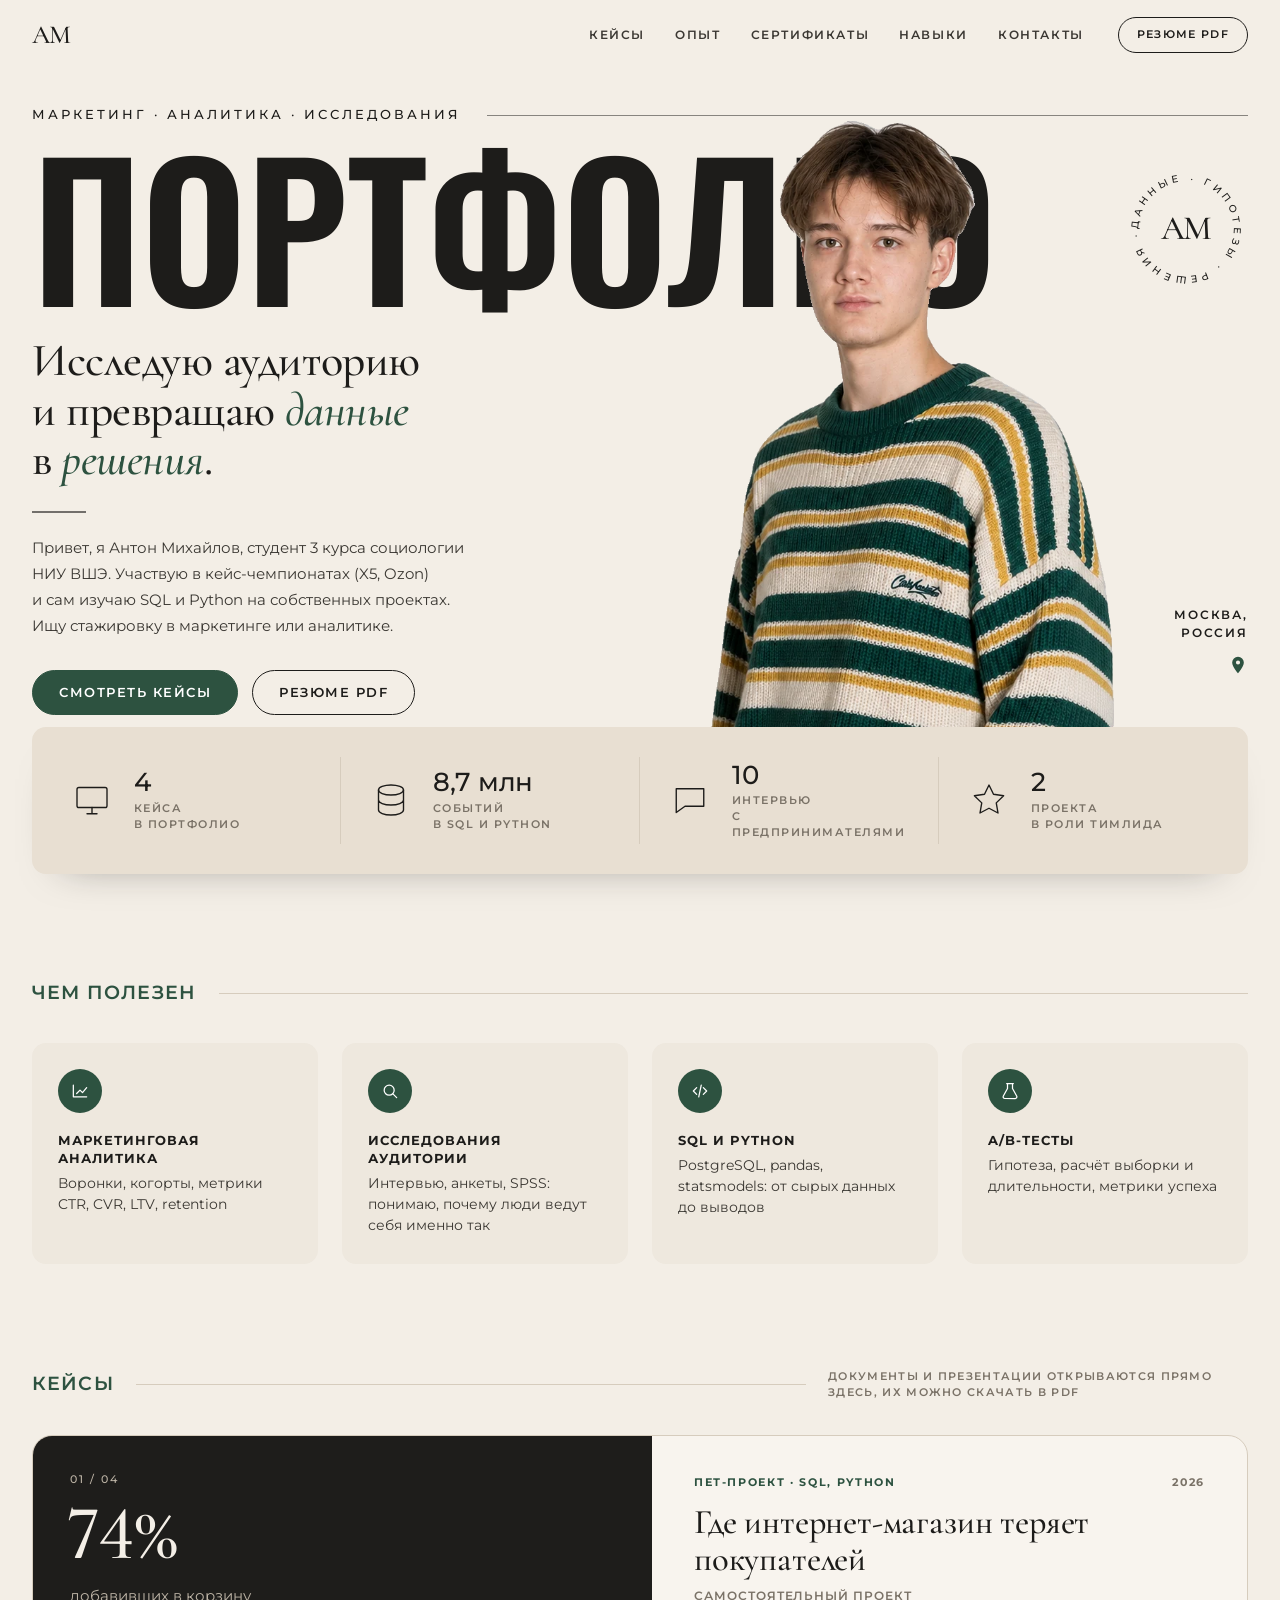
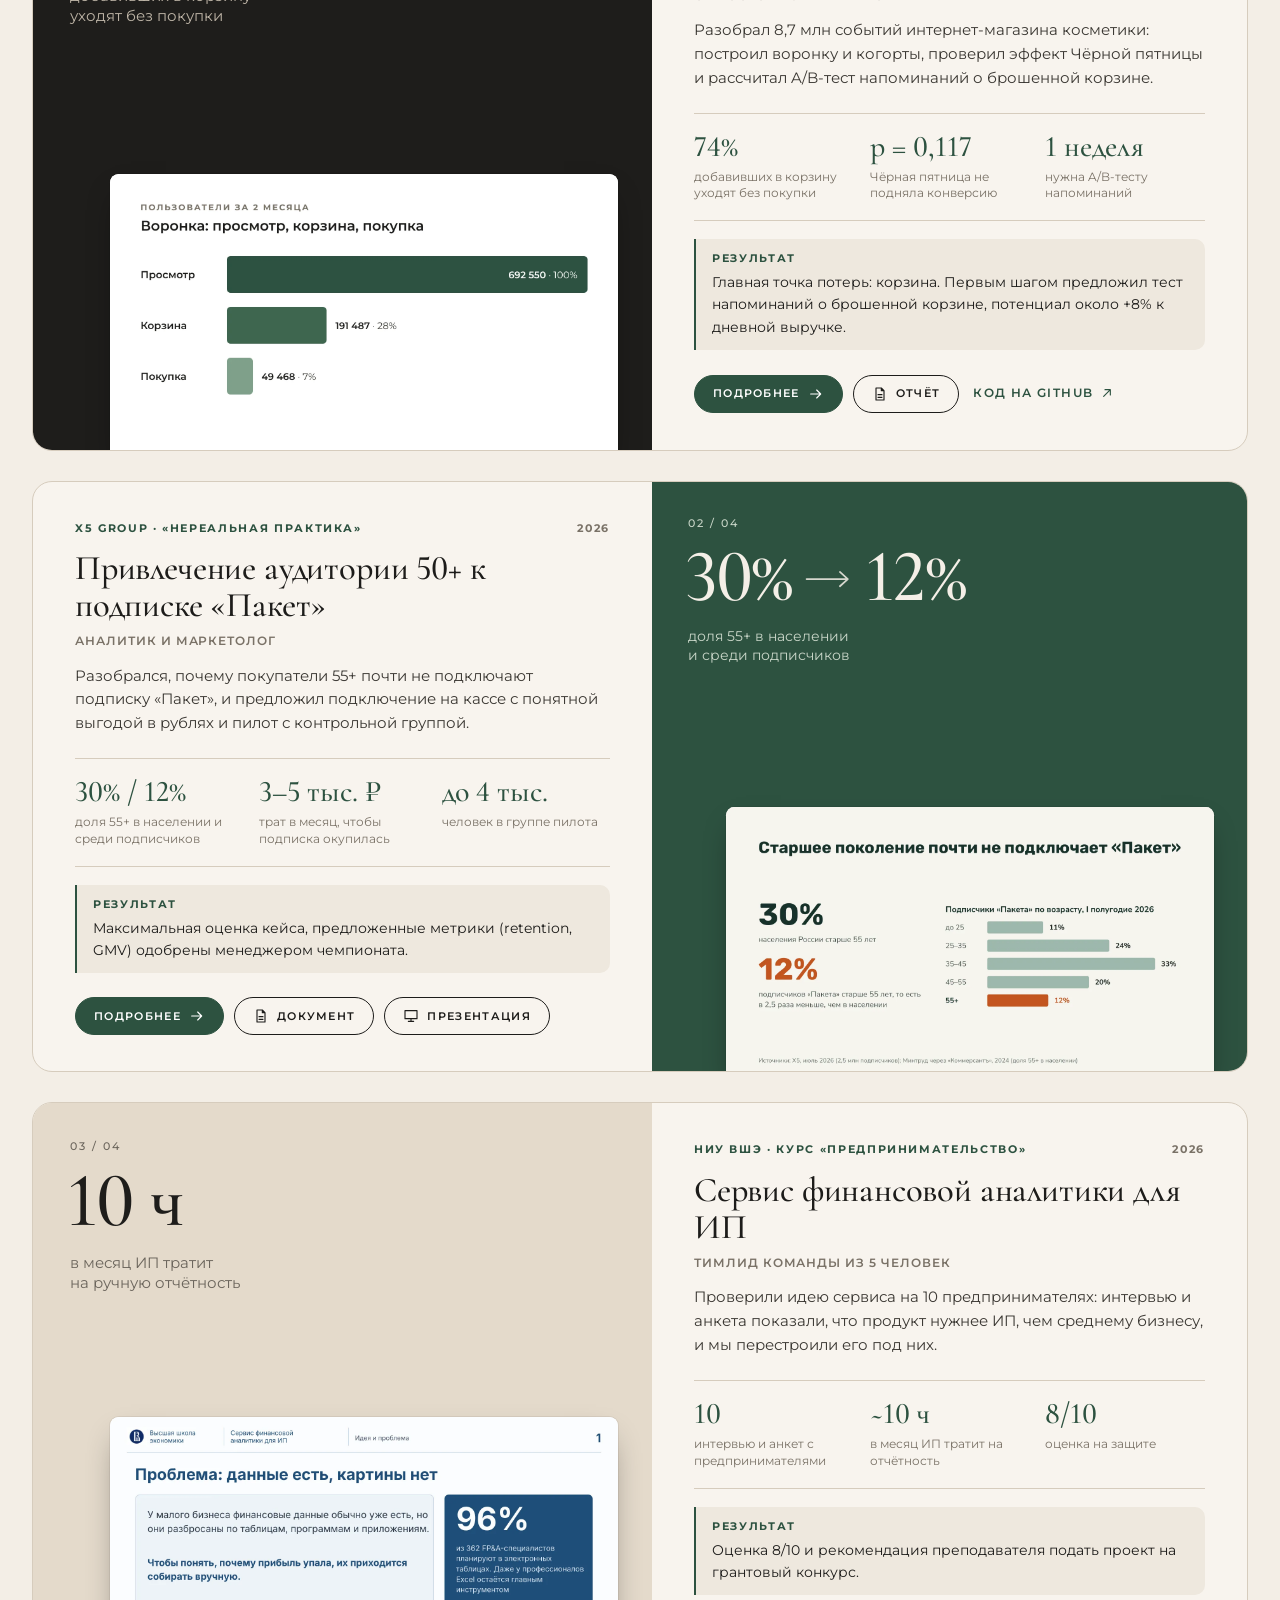
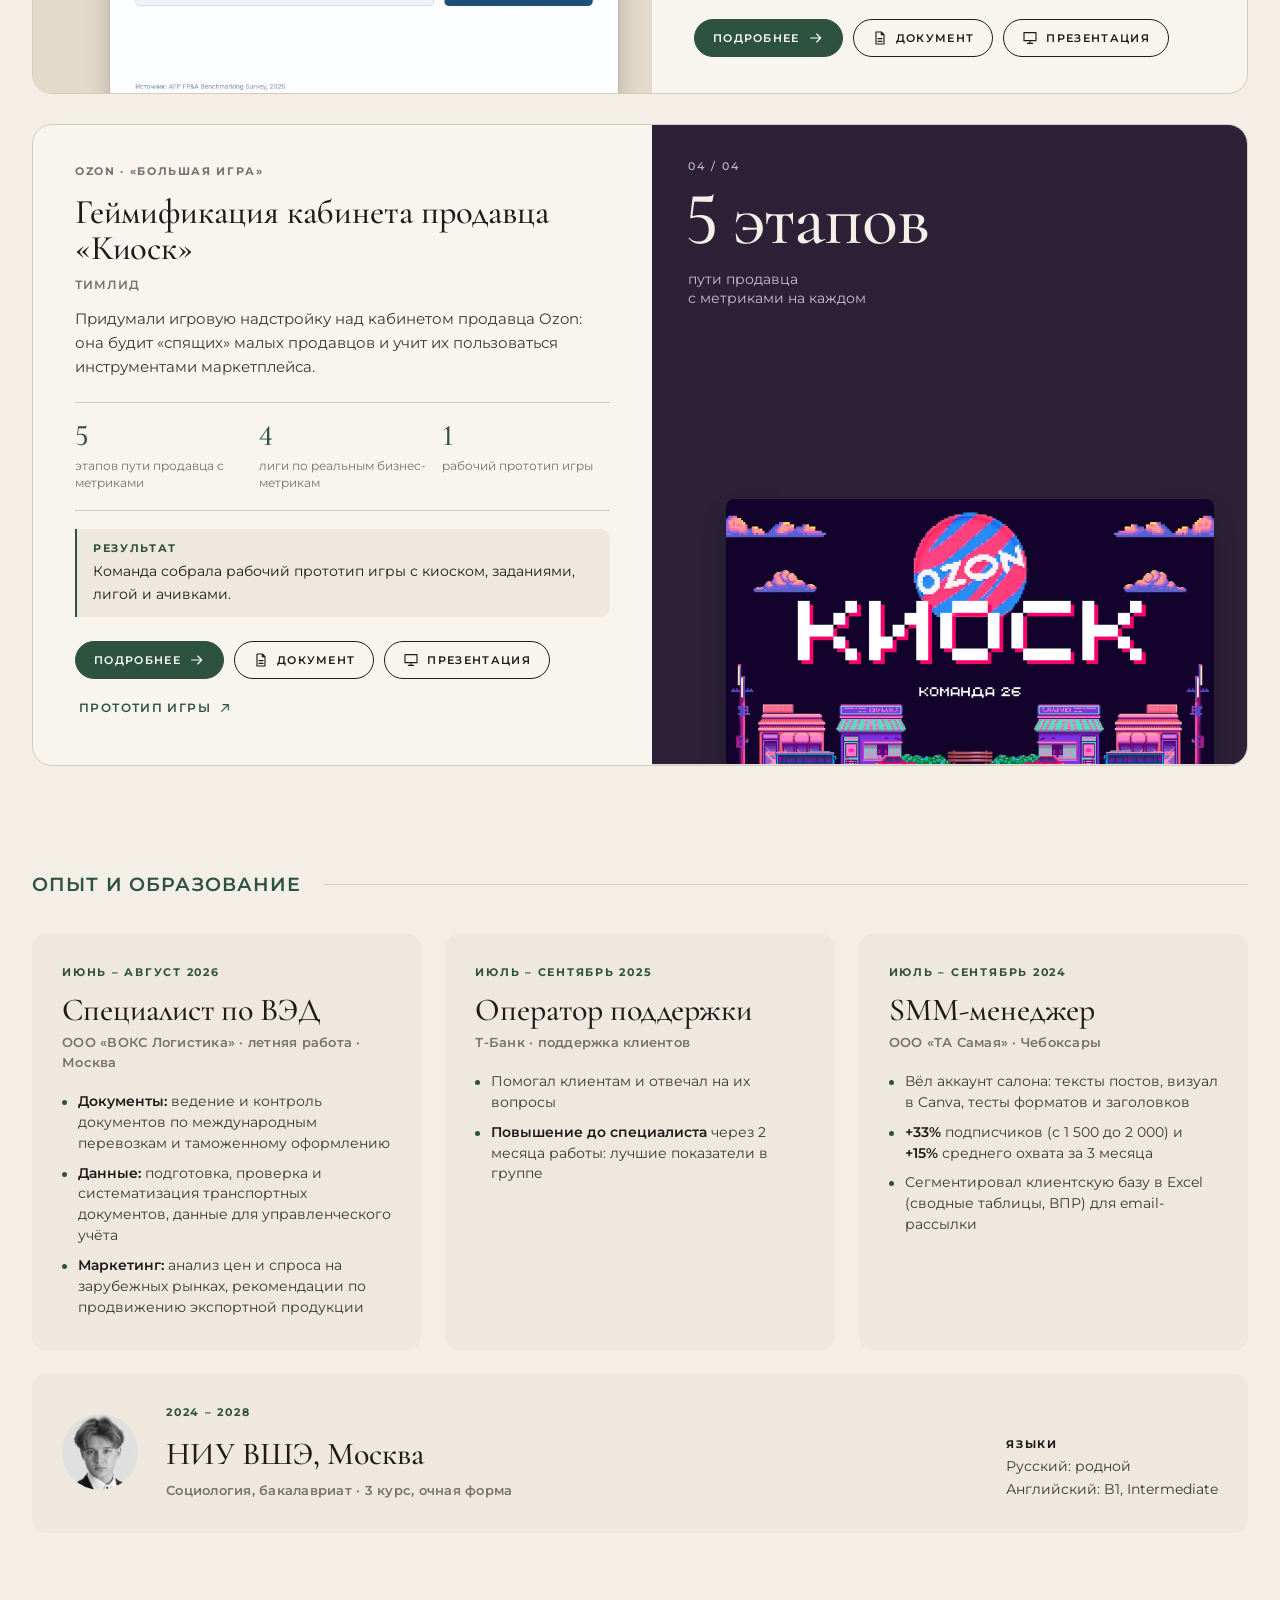
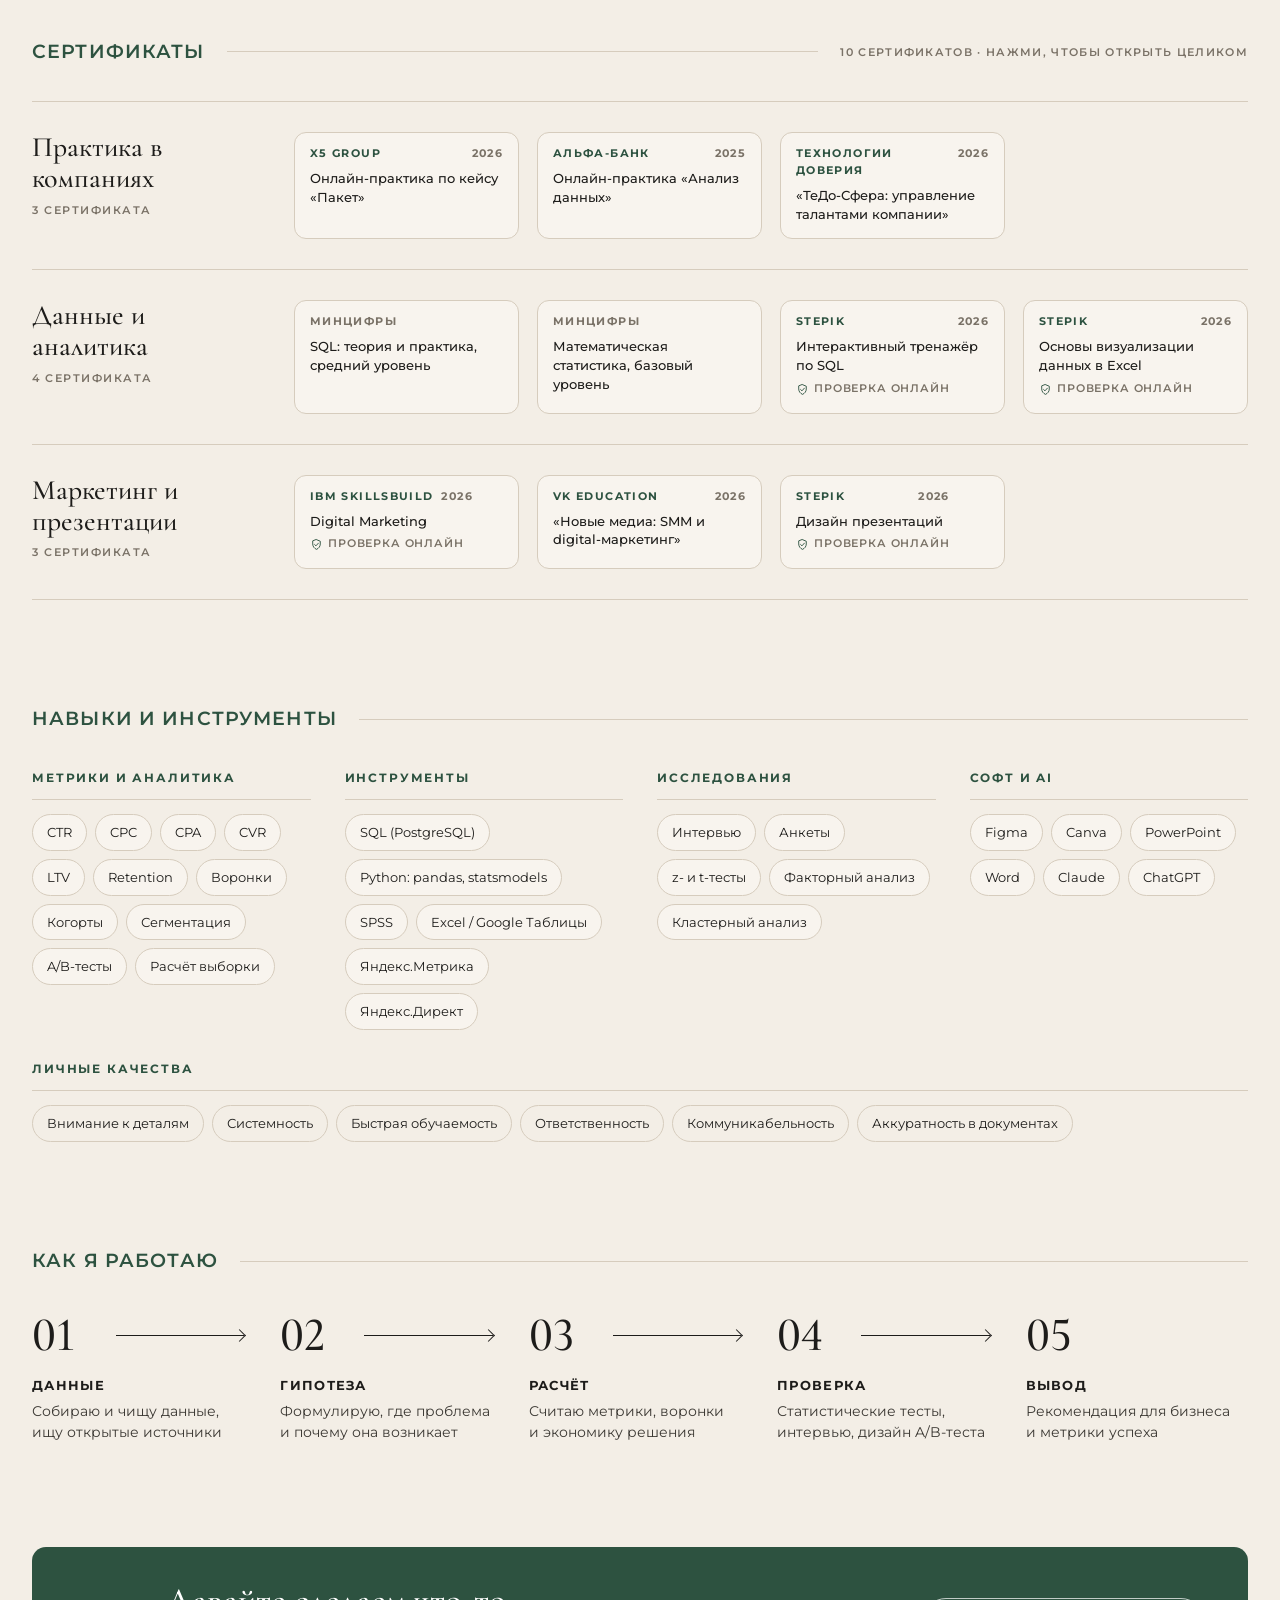
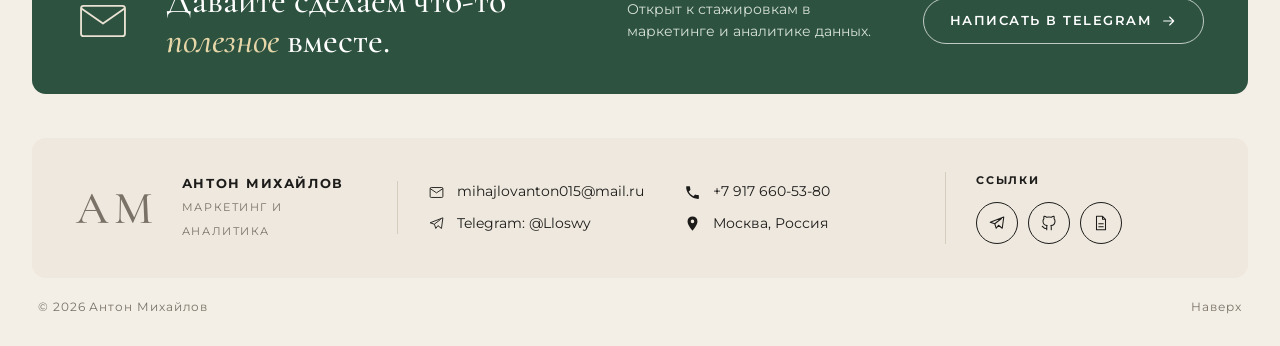
==== commit c021731a: "Add files via upload" ====
--- a/index.html
+++ b/index.html
@@ -121,7 +121,7 @@
       <article class="exp-card">
         <p class="when">Июль – Сентябрь 2024</p>
         <h3>SMM-менеджер</h3>
-        <p class="where">Салон красоты · Чебоксары</p>
+        <p class="where">ООО «ТА Самая» · Чебоксары</p>
         <ul>
           <li>Вёл аккаунт салона: тексты постов, визуал в Canva, тесты форматов и заголовков</li>
           <li><b>+33%</b> подписчиков (с 1 500 до 2 000) и <b>+15%</b> среднего охвата за 3 месяца</li>
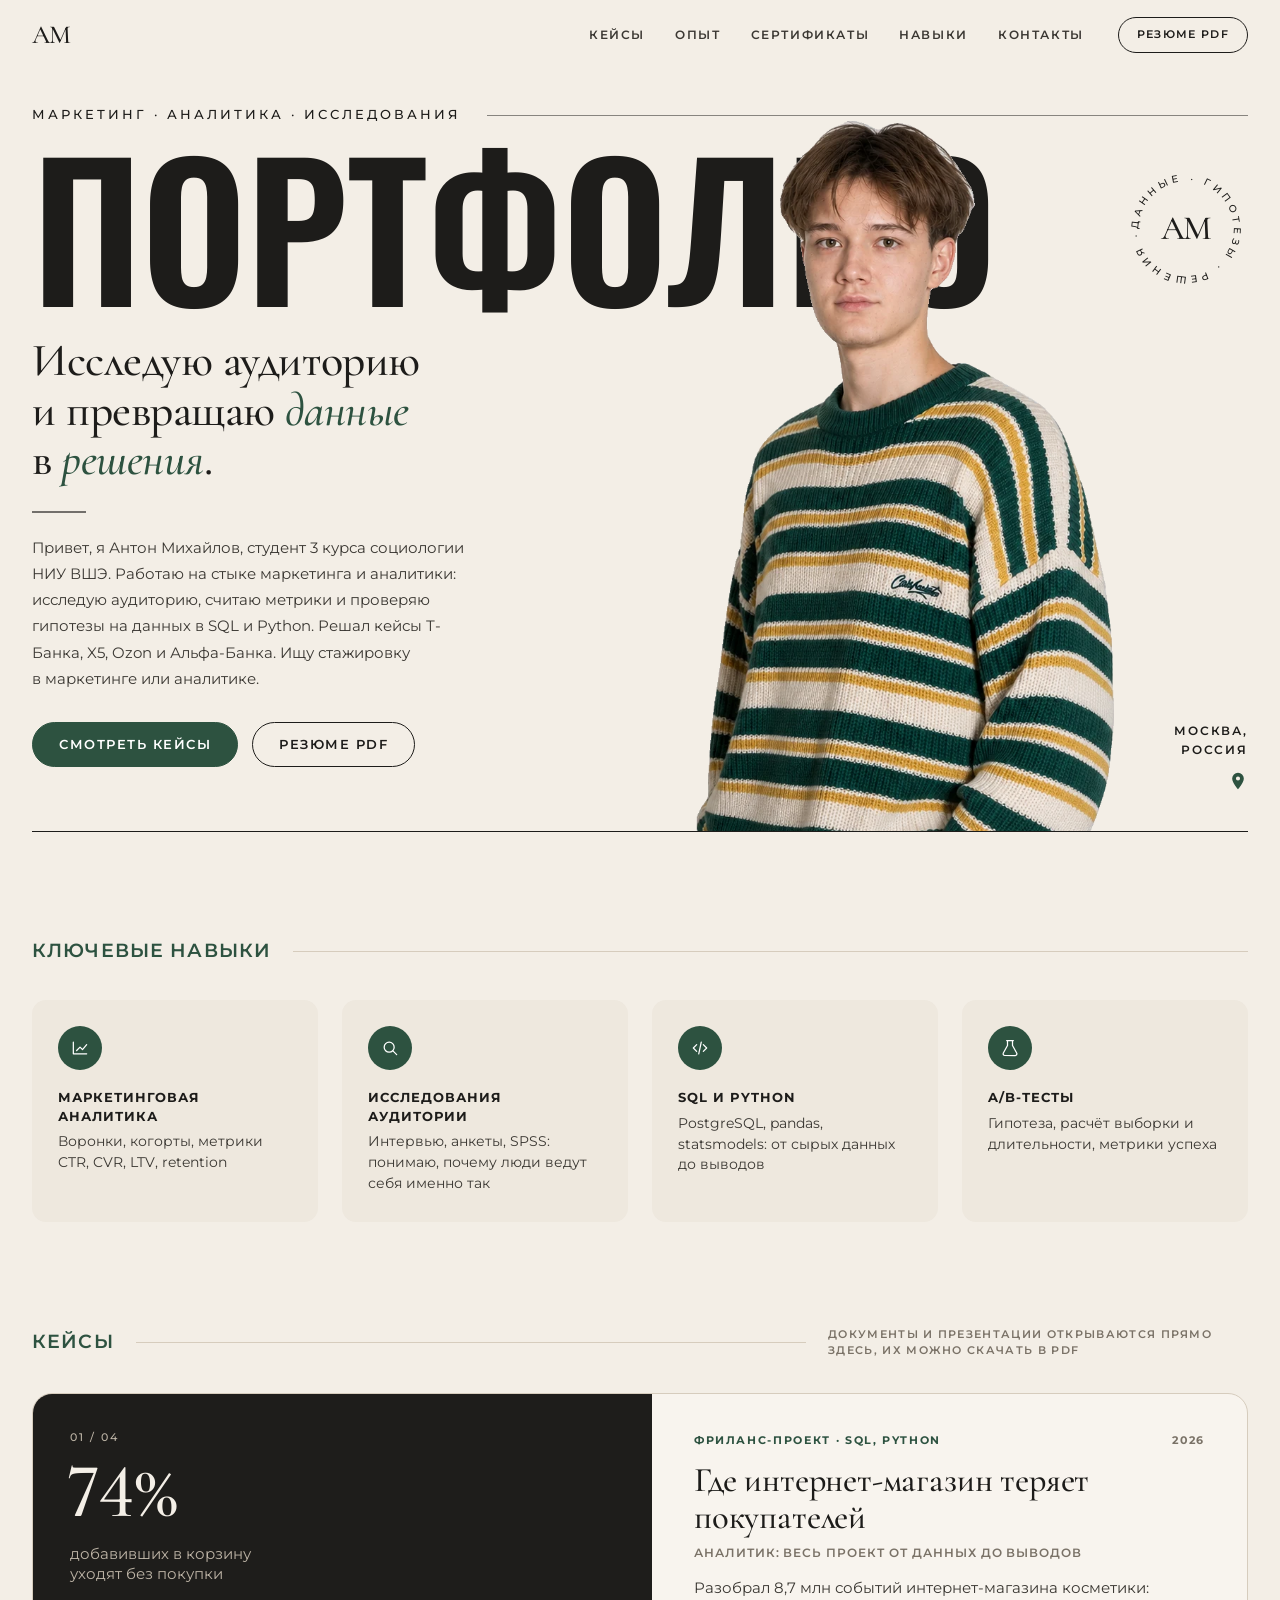
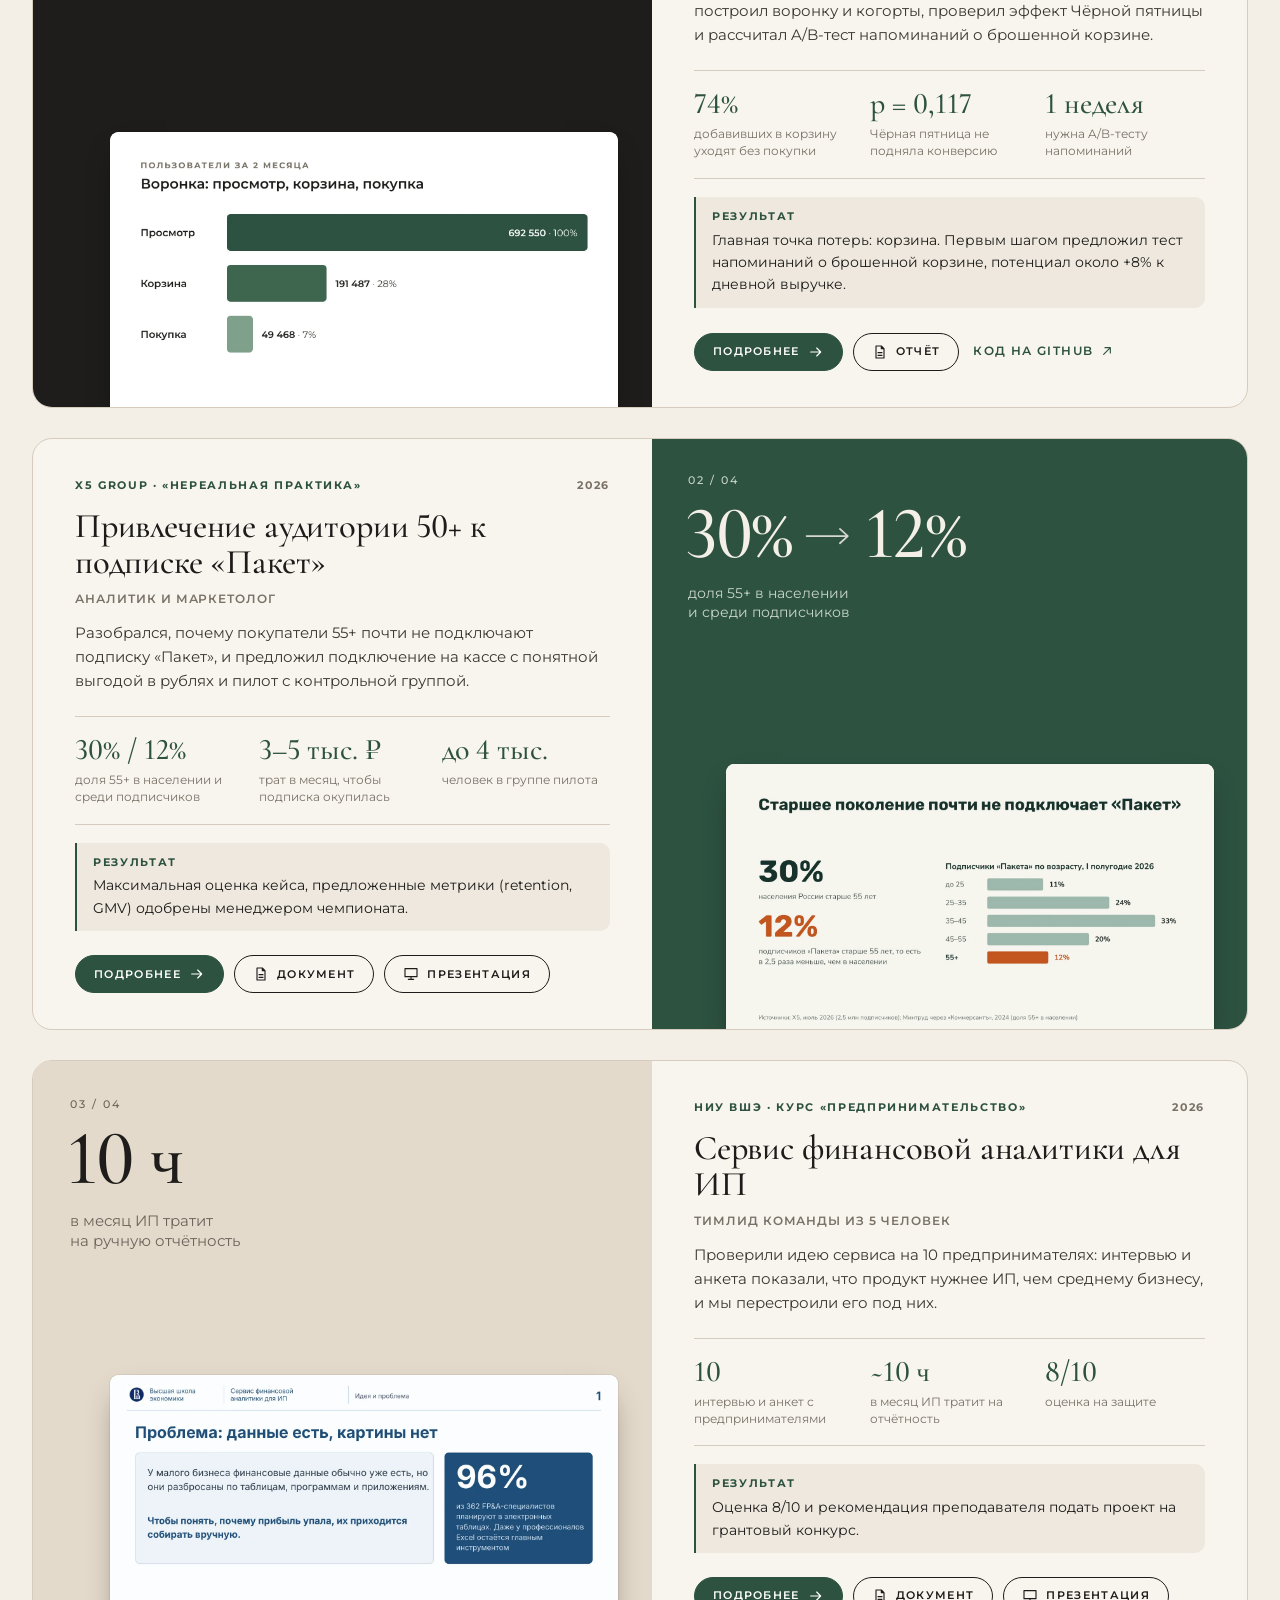
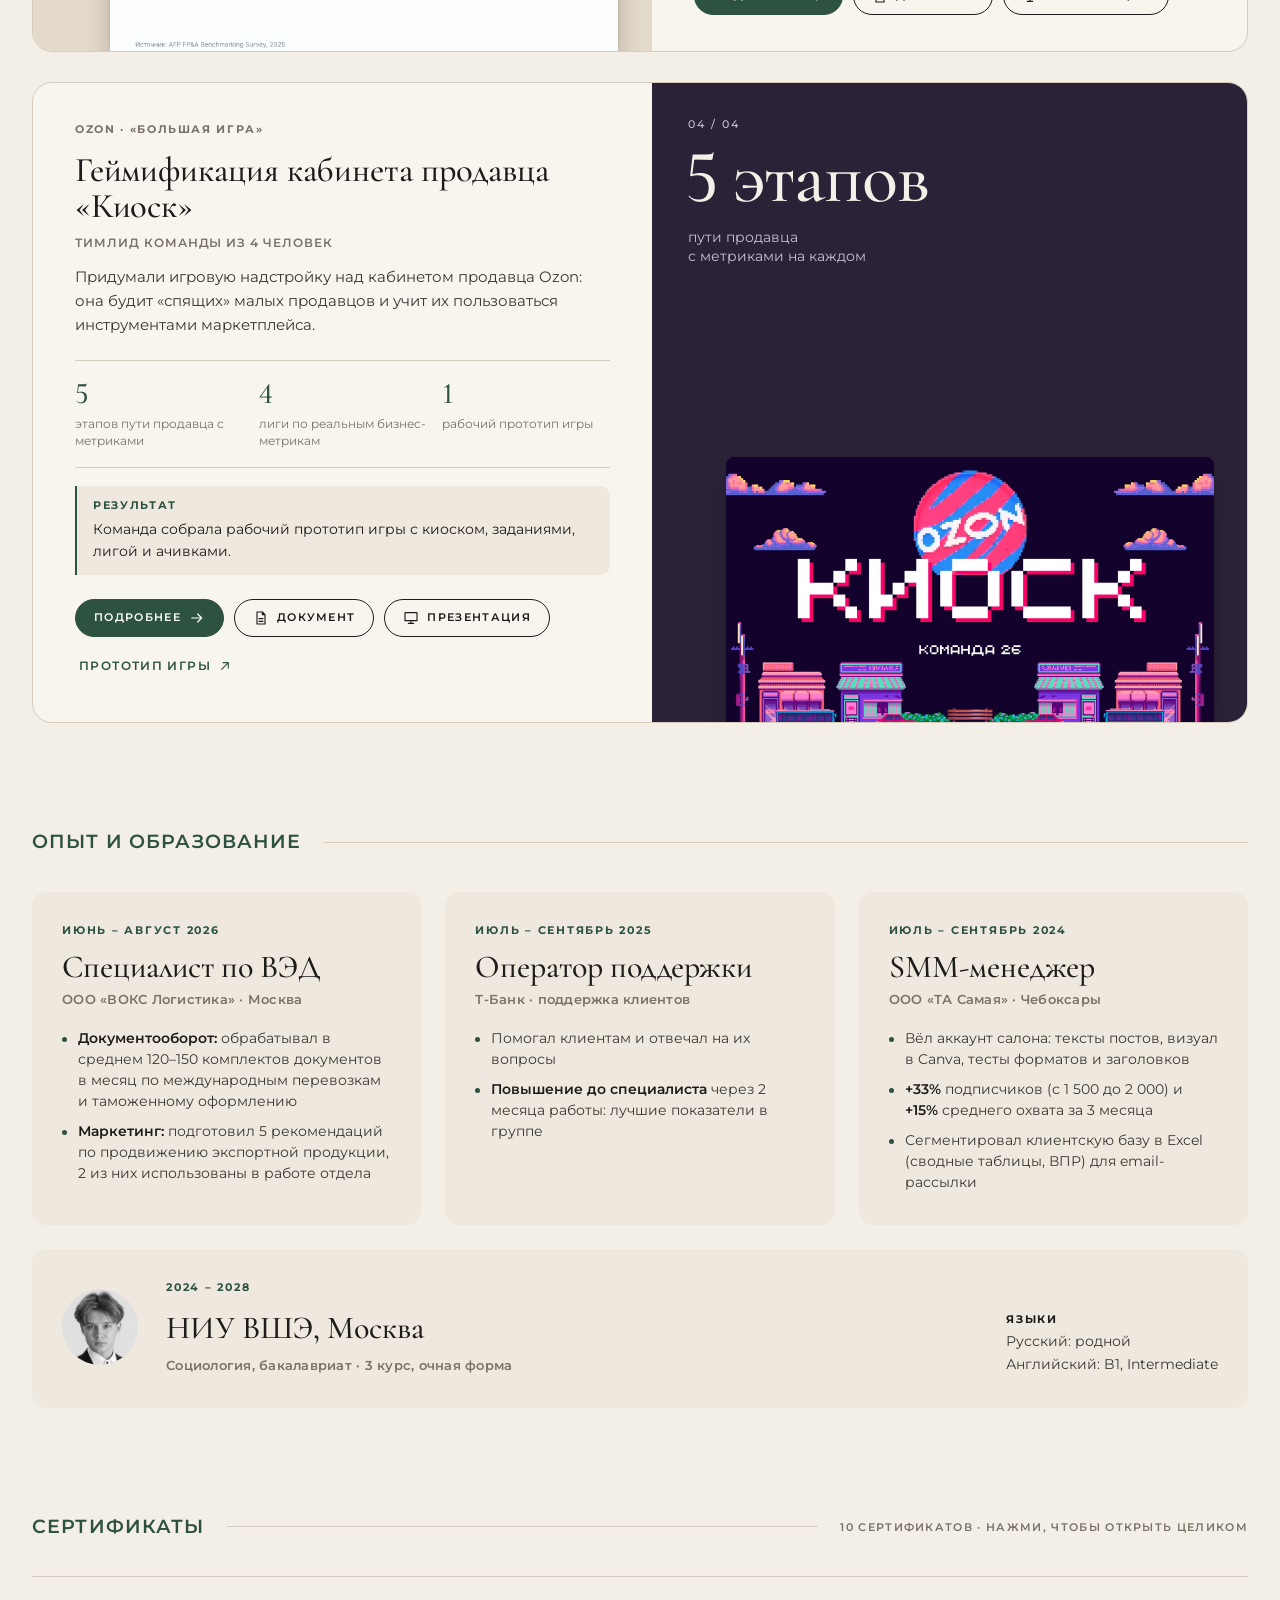
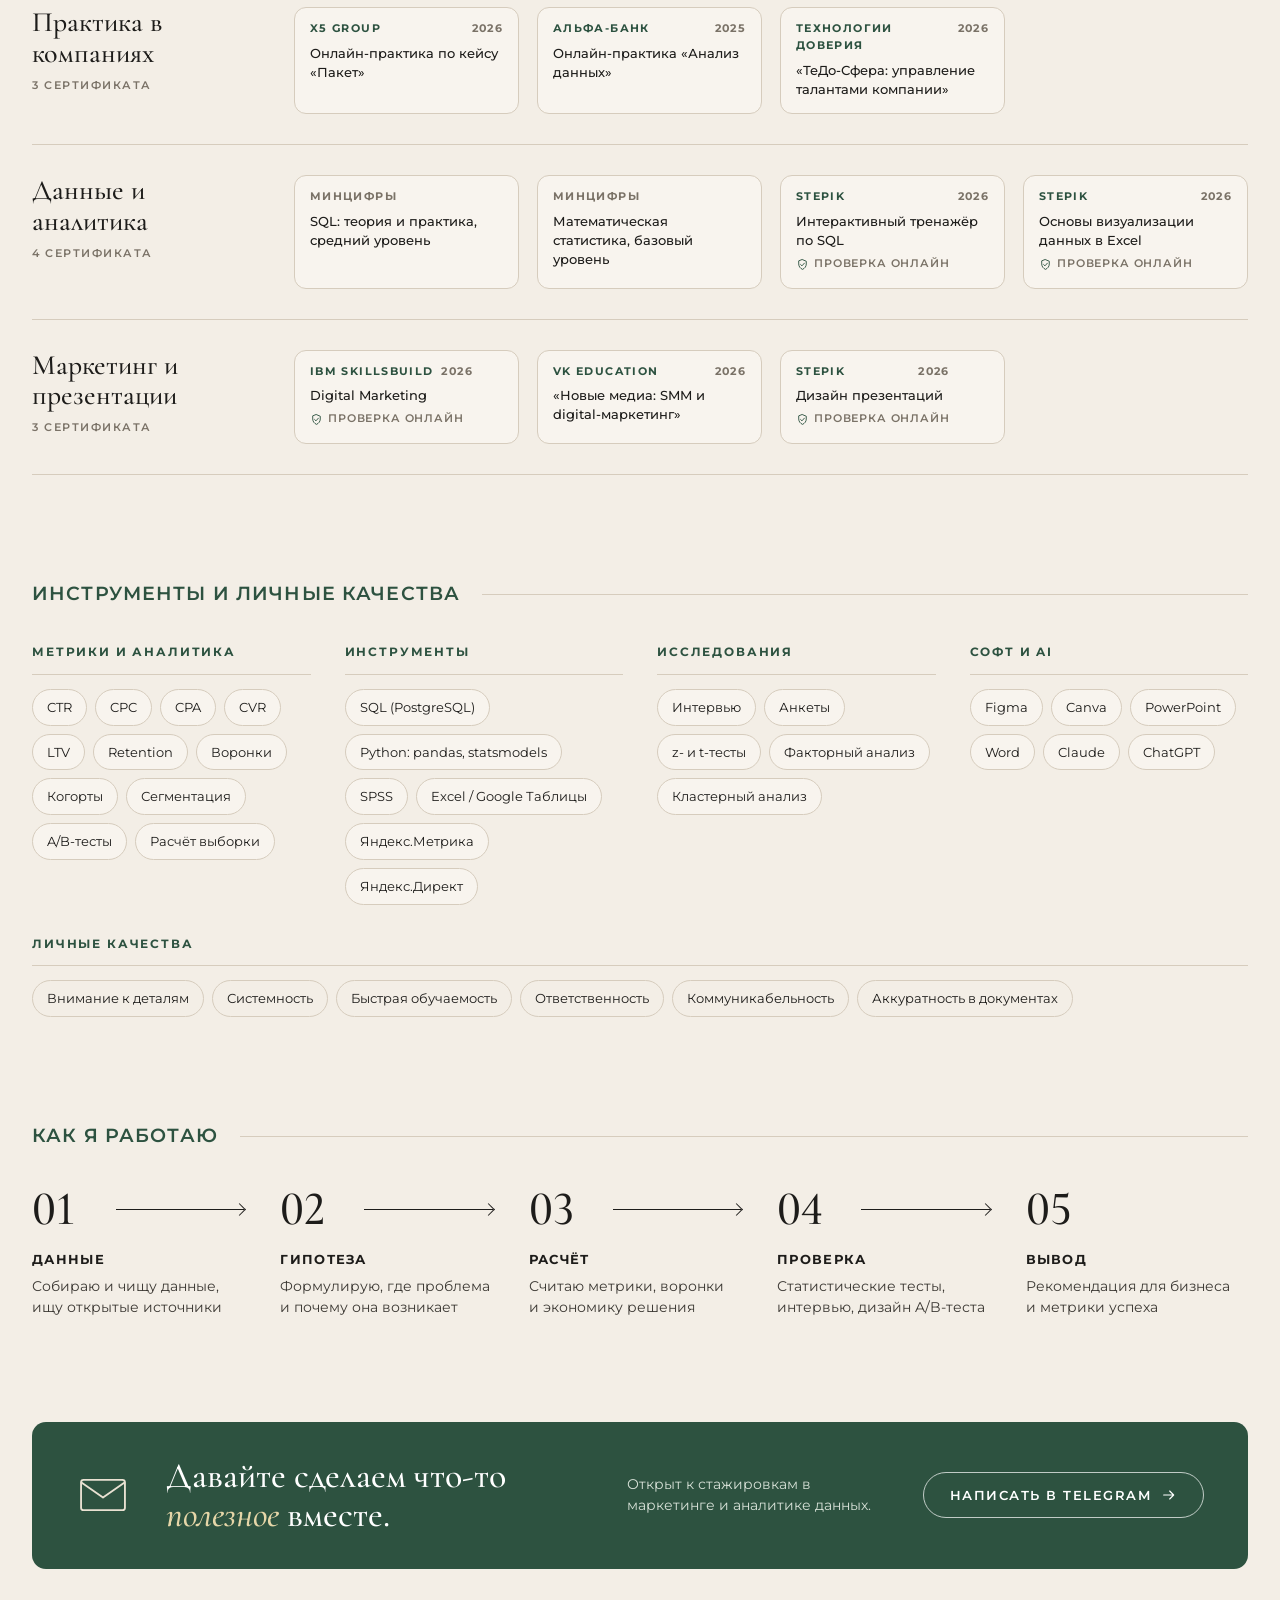
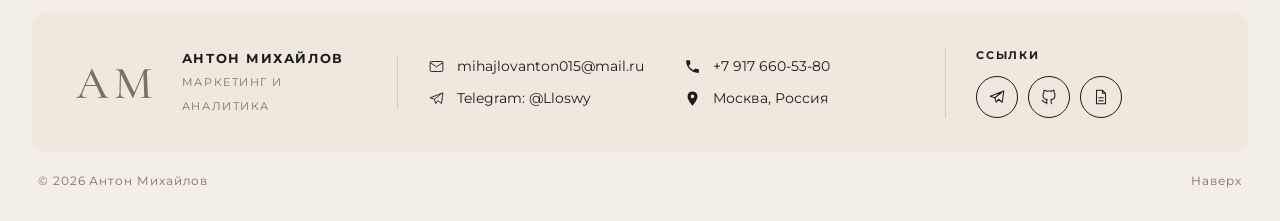
==== commit fb8be213: "Add files via upload" ====
--- a/index.html
+++ b/index.html
@@ -4,14 +4,14 @@
 <meta charset="utf-8">
 <meta name="viewport" content="width=device-width, initial-scale=1, viewport-fit=cover">
 <title>Антон Михайлов · Портфолио: маркетинг и аналитика</title>
-<meta name="description" content="Портфолио Антона Михайлова, студента социологии НИУ ВШЭ: кейсы по маркетингу и аналитике данных (X5, Ozon), пет-проект на SQL и Python, сертификаты и резюме.">
+<meta name="description" content="Портфолио Антона Михайлова, студента социологии НИУ ВШЭ: кейсы по маркетингу и аналитике данных (X5, Ozon), фриланс-проект на SQL и Python, сертификаты и резюме.">
 <meta name="theme-color" content="#F3EEE6">
 <link rel="canonical" href="https://anton9087.github.io/">
 <meta property="og:type" content="website">
 <meta property="og:locale" content="ru_RU">
 <meta property="og:url" content="https://anton9087.github.io/">
 <meta property="og:title" content="Антон Михайлов · Портфолио">
-<meta property="og:description" content="Маркетинг и аналитика: кейсы X5 и Ozon, пет-проект на SQL и Python, сертификаты и резюме.">
+<meta property="og:description" content="Маркетинг и аналитика: кейсы X5 и Ozon, фриланс-проект на SQL и Python, сертификаты и резюме.">
 <meta property="og:image" content="https://anton9087.github.io/img/og.jpg">
 <meta property="og:image:width" content="1200">
 <meta property="og:image:height" content="630">
@@ -59,7 +59,7 @@
       <div class="hero-copy">
         <p class="tagline">Исследую аудиторию и&nbsp;превращаю <em>данные</em> в&nbsp;<em>решения</em>.</p>
         <i class="dash"></i>
-        <p class="intro">Привет, я&nbsp;Антон Михайлов, студент 3&nbsp;курса социологии НИУ&nbsp;ВШЭ. Участвую в&nbsp;кейс-чемпионатах (X5, Ozon) и&nbsp;сам изучаю SQL и&nbsp;Python на&nbsp;собственных проектах. Ищу стажировку в&nbsp;маркетинге или аналитике.</p>
+        <p class="intro">Привет, я&nbsp;Антон Михайлов, студент 3&nbsp;курса социологии НИУ&nbsp;ВШЭ. Работаю на&nbsp;стыке маркетинга и&nbsp;аналитики: исследую аудиторию, считаю метрики и&nbsp;проверяю гипотезы на&nbsp;данных в&nbsp;SQL и&nbsp;Python. Решал кейсы Т-Банка, X5, Ozon и&nbsp;Альфа-Банка. Ищу стажировку в&nbsp;маркетинге или аналитике.</p>
         <div class="cta-row">
           <a class="pill-btn fill" href="#works">Смотреть кейсы</a>
           <a class="pill-btn" href="files/Mikhailov_Anton_CV.pdf" target="_blank" rel="noopener" data-goal="cv">Резюме PDF</a>
@@ -69,17 +69,11 @@
       <div class="place"><span>Москва,<br>Россия</span><svg viewBox="0 0 24 24" aria-hidden="true"><path d="M12 2a7 7 0 0 0-7 7c0 5.2 7 13 7 13s7-7.8 7-13a7 7 0 0 0-7-7zm0 9.5a2.5 2.5 0 1 1 0-5 2.5 2.5 0 0 1 0 5z"/></svg></div>
     </div>
 
-    <div class="stats">
-      <div class="stat"><svg viewBox="0 0 32 32" aria-hidden="true"><rect x="4" y="6" width="24" height="16" rx="1.5"/><path d="M12 27h8M16 22v5"/></svg><div><b>4</b><span>кейса<br>в портфолио</span></div></div>
-      <div class="stat"><svg viewBox="0 0 32 32" aria-hidden="true"><ellipse cx="16" cy="8" rx="10" ry="4"/><path d="M6 8v8c0 2.2 4.5 4 10 4s10-1.8 10-4V8M6 16v8c0 2.2 4.5 4 10 4s10-1.8 10-4v-8"/></svg><div><b>8,7 млн</b><span>событий<br>в SQL и Python</span></div></div>
-      <div class="stat"><svg viewBox="0 0 32 32" aria-hidden="true"><path d="M5 7h22v14H12l-7 5z"/></svg><div><b>10</b><span>интервью<br>с предпринимателями</span></div></div>
-      <div class="stat"><svg viewBox="0 0 32 32" aria-hidden="true"><path d="M16 4l3.6 7.4 8.1 1.2-5.9 5.7 1.4 8.1L16 22.6l-7.2 3.8 1.4-8.1-5.9-5.7 8.1-1.2z"/></svg><div><b>2</b><span>проекта<br>в роли тимлида</span></div></div>
-    </div>
   </section>
 
   <!-- ============ STRENGTHS ============ -->
   <section class="wrap sec" id="strengths">
-    <div class="sec-head"><h2>Чем полезен</h2><i></i></div>
+    <div class="sec-head"><h2>Ключевые навыки</h2><i></i></div>
     <ul class="strengths">
       <li><span class="ic"><svg viewBox="0 0 24 24" aria-hidden="true"><path d="M4 19V5M4 19h16M8 15l4-4 3 3 5-6"/></svg></span><b>Маркетинговая аналитика</b><p>Воронки, когорты, метрики CTR, CVR, LTV, retention</p></li>
       <li><span class="ic"><svg viewBox="0 0 24 24" aria-hidden="true"><circle cx="11" cy="11" r="6"/><path d="M20 20l-4.5-4.5"/></svg></span><b>Исследования аудитории</b><p>Интервью, анкеты, SPSS: понимаю, почему люди ведут себя именно так</p></li>
@@ -102,11 +96,10 @@
       <article class="exp-card">
         <p class="when">Июнь – Август 2026</p>
         <h3>Специалист по ВЭД</h3>
-        <p class="where">ООО «ВОКС Логистика» · летняя работа · Москва</p>
+        <p class="where">ООО «ВОКС Логистика» · Москва</p>
         <ul>
-          <li><b>Документы:</b> ведение и контроль документов по международным перевозкам и таможенному оформлению</li>
-          <li><b>Данные:</b> подготовка, проверка и систематизация транспортных документов, данные для управленческого учёта</li>
-          <li><b>Маркетинг:</b> анализ цен и спроса на зарубежных рынках, рекомендации по продвижению экспортной продукции</li>
+          <li><b>Документооборот:</b> обрабатывал в среднем 120–150 комплектов документов в месяц по международным перевозкам и таможенному оформлению</li>
+          <li><b>Маркетинг:</b> подготовил 5 рекомендаций по продвижению экспортной продукции, 2 из них использованы в работе отдела</li>
         </ul>
       </article>
       <article class="exp-card">
@@ -148,7 +141,7 @@
 
   <!-- ============ SKILLS ============ -->
   <section class="wrap sec" id="skills">
-    <div class="sec-head"><h2>Навыки и инструменты</h2><i></i></div>
+    <div class="sec-head"><h2>Инструменты и личные качества</h2><i></i></div>
     <div class="skills">
       <div><h3>Метрики и аналитика</h3><p class="tags"><span>CTR</span><span>CPC</span><span>CPA</span><span>CVR</span><span>LTV</span><span>Retention</span><span>Воронки</span><span>Когорты</span><span>Сегментация</span><span>A/B-тесты</span><span>Расчёт выборки</span></p></div>
       <div><h3>Инструменты</h3><p class="tags"><span>SQL (PostgreSQL)</span><span>Python: pandas, statsmodels</span><span>SPSS</span><span>Excel / Google Таблицы</span><span>Яндекс.Метрика</span><span>Яндекс.Директ</span></p></div>
--- a/styles.css
+++ b/styles.css
@@ -53,9 +53,9 @@
 .hero{padding-top:34px}
 .eyebrow{display:flex;align-items:center;gap:26px;font-size:12.5px;font-weight:500;letter-spacing:.24em;text-transform:uppercase;color:var(--ink)}
 .eyebrow i{flex:1;height:1px;background:var(--ink);opacity:.5}
-.hero-stage{position:relative;padding-bottom:70px}
+.hero-stage{position:relative;padding-bottom:64px;border-bottom:1px solid var(--ink)}
 .giant{position:relative;z-index:1;font-family:var(--display);font-weight:600;font-size:clamp(60px,14.4vw,200px);line-height:.84;letter-spacing:-.005em;color:var(--ink);margin-top:22px;white-space:nowrap}
-.hero-photo{position:absolute;z-index:2;right:11%;top:-26px;width:min(34vw,430px);height:calc(100% + 30px);overflow:hidden;pointer-events:none}
+.hero-photo{position:absolute;z-index:2;right:11%;top:-26px;width:min(34vw,430px);height:calc(100% + 26px);overflow:hidden;pointer-events:none}
 .hero-photo img{width:100%;height:auto;filter:saturate(.92) contrast(1.02)}
 .hero-copy{position:relative;z-index:3;max-width:min(520px,46vw);margin-top:34px}
 .tagline{font-family:var(--serif);font-weight:500;font-size:clamp(34px,3.6vw,50px);line-height:1.08;letter-spacing:-.01em;color:var(--ink)}
@@ -67,7 +67,7 @@
 .stamp text{font-family:var(--sans);font-size:9.6px;letter-spacing:2.6px;font-weight:500;fill:var(--ink)}
 .stamp span{position:absolute;inset:0;display:grid;place-items:center;font-family:var(--serif);font-size:34px;font-weight:500;letter-spacing:-.05em}
 @keyframes spin{to{transform:rotate(360deg)}}
-.place{position:absolute;z-index:3;right:0;bottom:110px;display:flex;flex-direction:column;align-items:flex-end;gap:12px;text-align:right;font-size:11.5px;font-weight:600;letter-spacing:.16em;text-transform:uppercase;line-height:1.6}
+.place{position:absolute;z-index:3;right:0;bottom:40px;display:flex;flex-direction:column;align-items:flex-end;gap:12px;text-align:right;font-size:11.5px;font-weight:600;letter-spacing:.16em;text-transform:uppercase;line-height:1.6}
 .place svg{width:20px;height:20px;fill:var(--green)}
 
 .stats{position:relative;z-index:4;margin-top:-58px;background:var(--sand);border-radius:var(--r);display:grid;grid-template-columns:repeat(4,1fr);padding:30px 10px;box-shadow:0 20px 40px -32px rgba(29,28,26,.5)}
@@ -374,7 +374,7 @@
   .hero{padding-top:20px}
   .eyebrow{font-size:10.5px;letter-spacing:.18em}
   .giant{font-size:17.4vw;margin-top:16px}
-  .hero-stage{display:flex;flex-direction:column;padding-bottom:40px}
+  .hero-stage{display:flex;flex-direction:column;padding-bottom:40px;border-bottom:0}
   .hero-photo{position:relative;right:auto;top:auto;width:78%;height:auto;max-height:460px;align-self:center;margin-top:-14px}
   .hero-copy{margin-top:22px;max-width:none}
   .stamp{width:92px;height:92px;right:4px;position:absolute;top:calc(17.4vw + 70px)}
